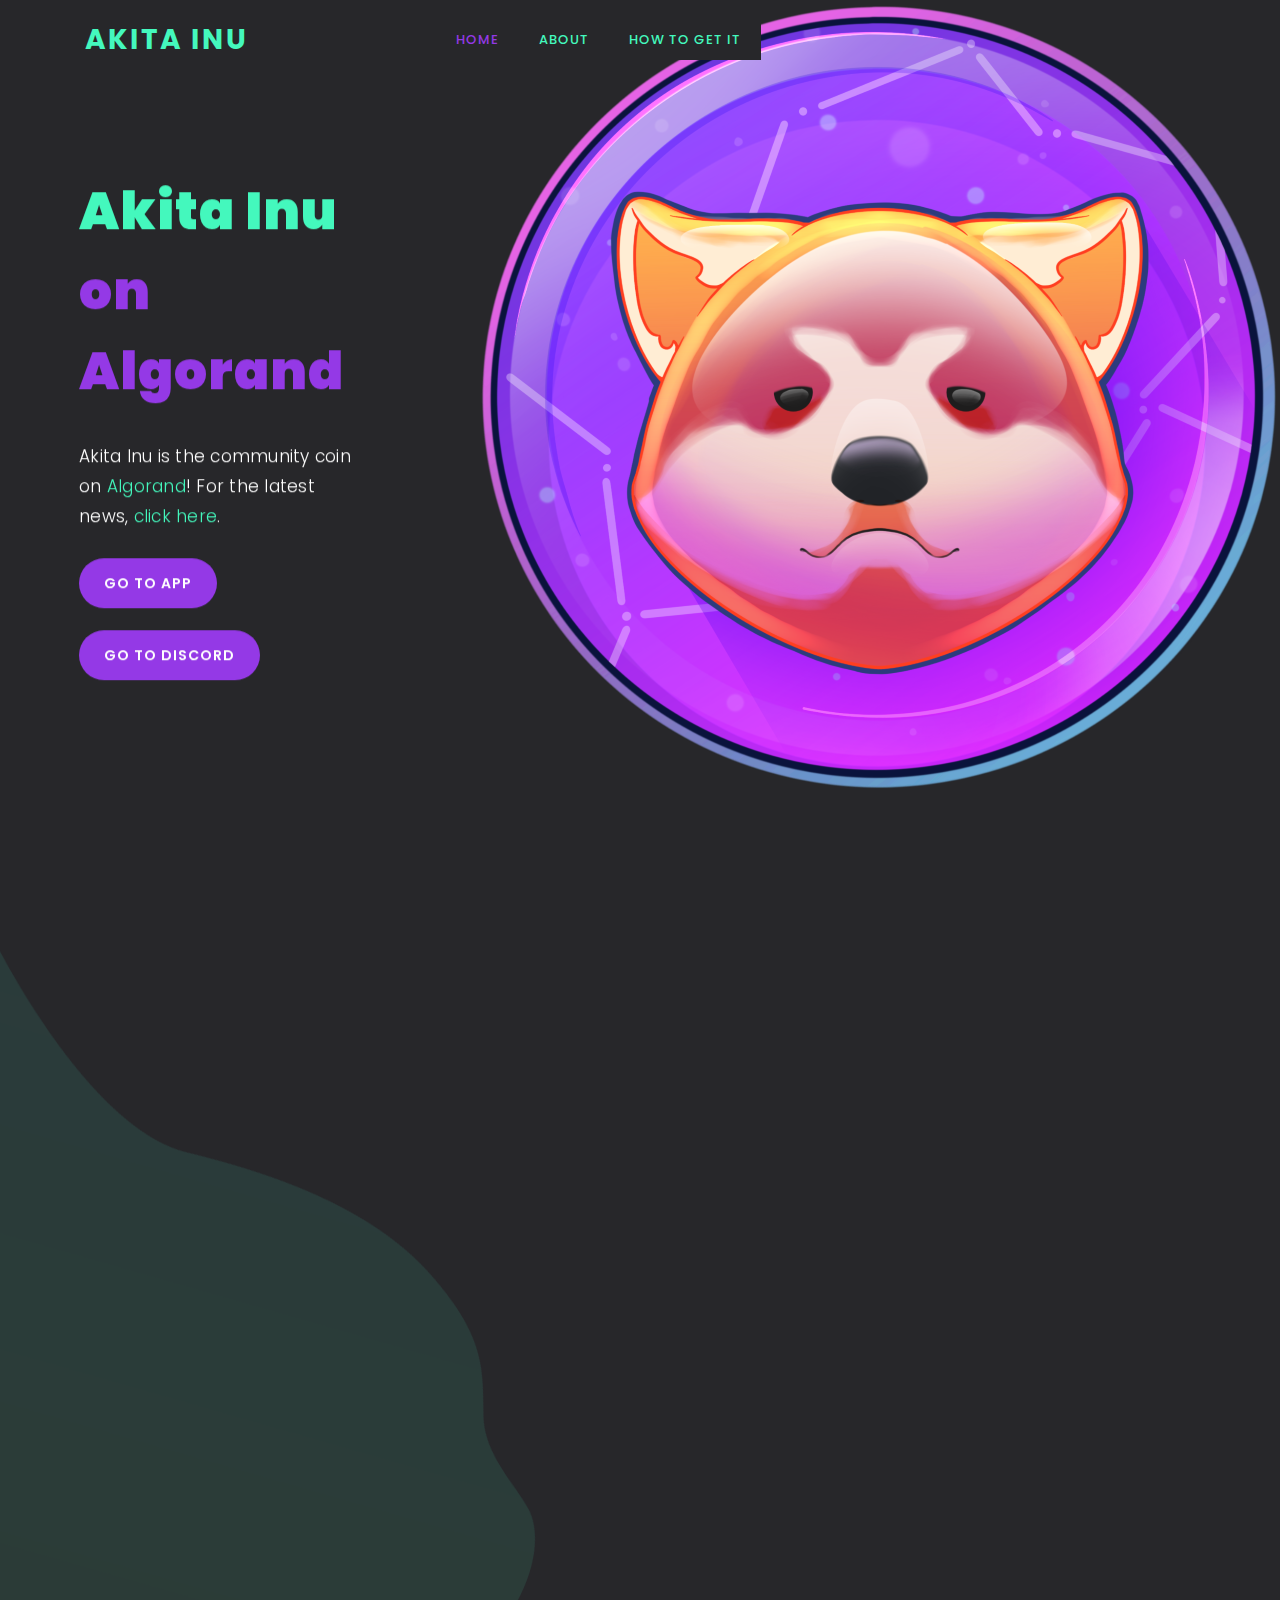
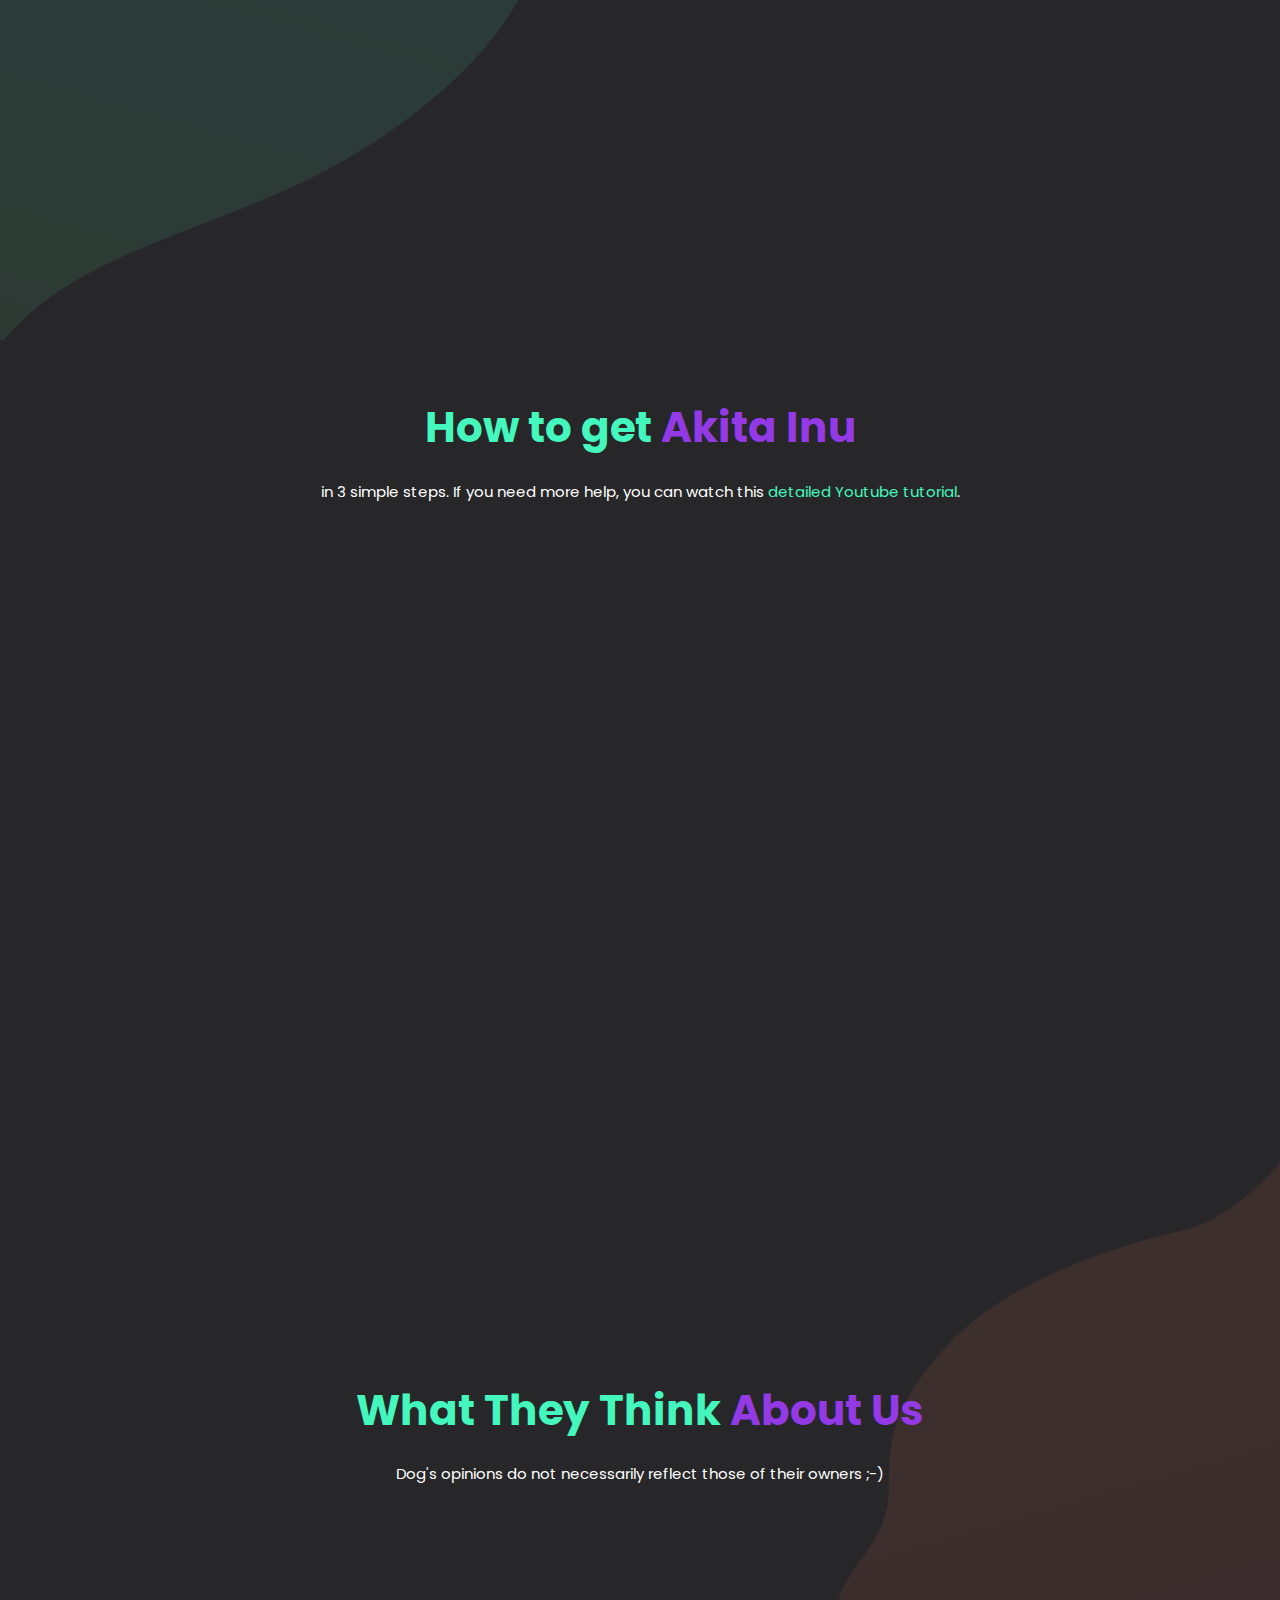
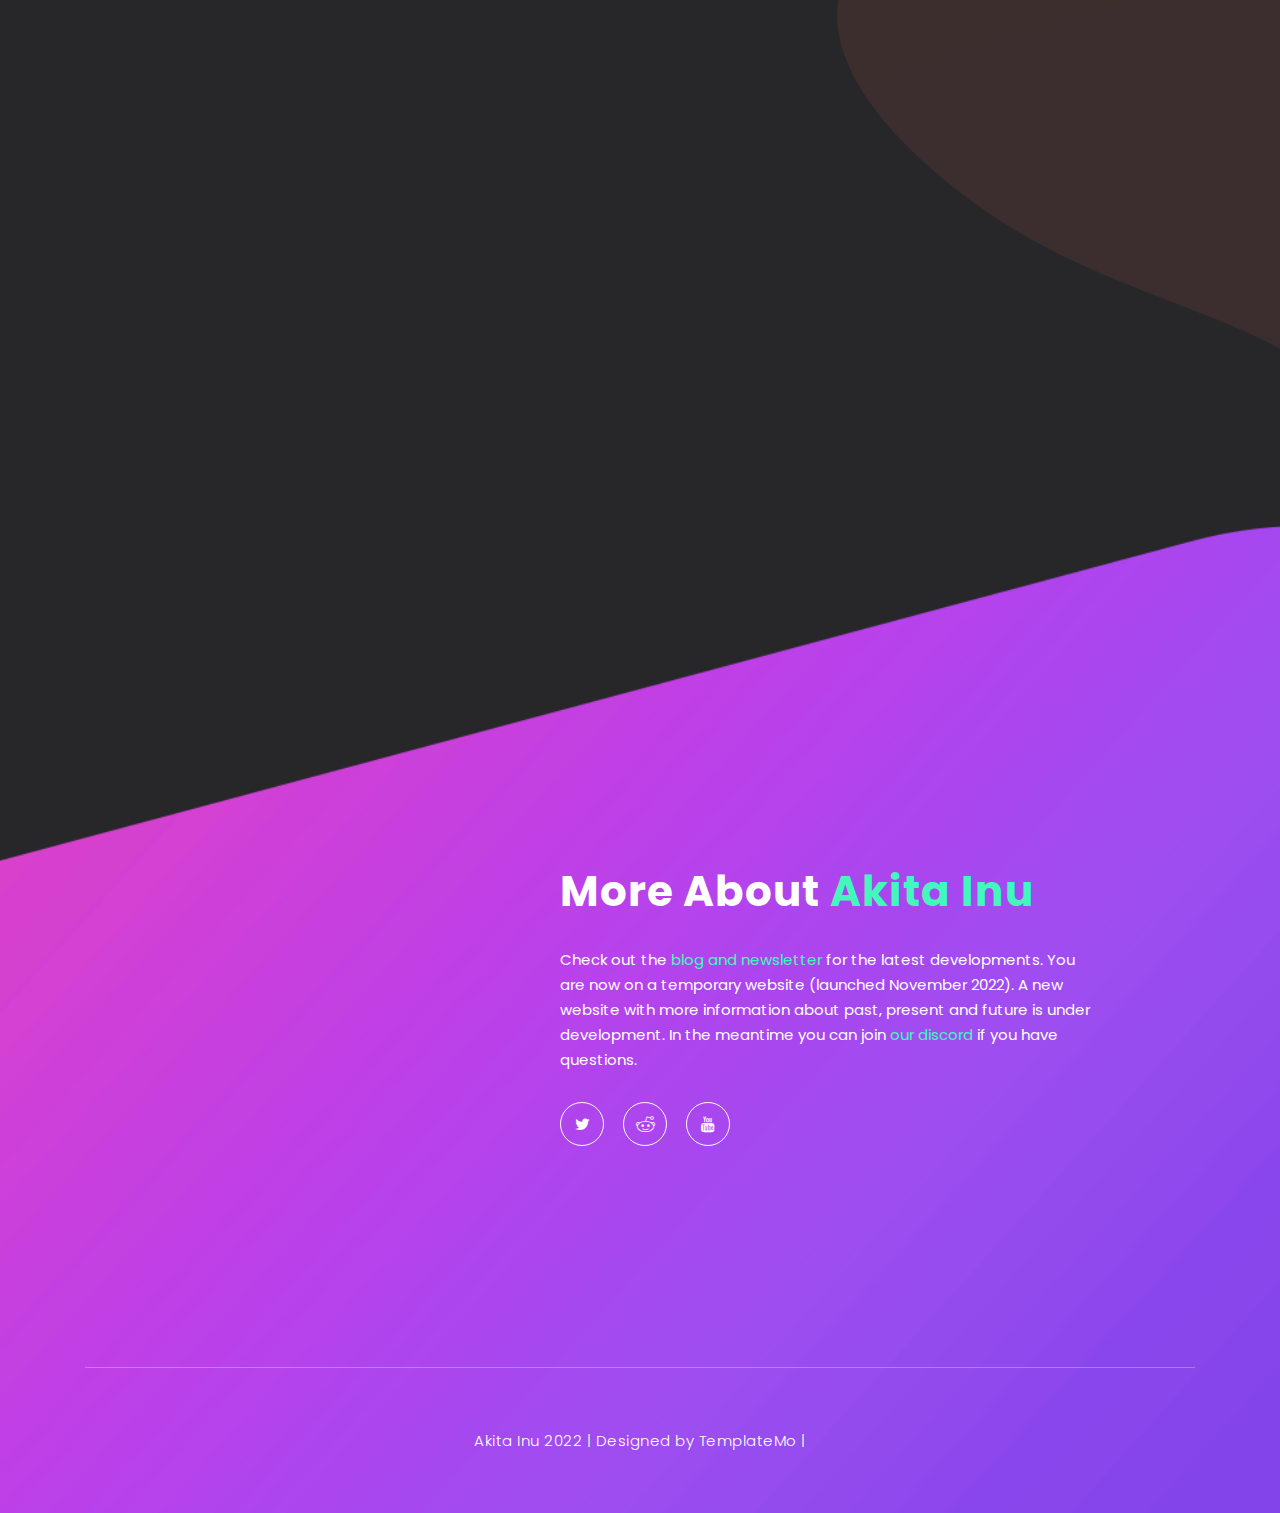
==== index.html @ b385a38a "Add files via upload" ====
<!DOCTYPE html>
<html lang="en">

<head>

    <meta charset="utf-8">
    <meta name="viewport" content="width=device-width, initial-scale=1, shrink-to-fit=no">
    <meta name="description" content="Akita Inu is the community token and dogcoin on Algorand! Want to discover crypto in a fun way? Come have a chat with us in the discord!  We also have an amazing NFT collection and a brand new staking platform.">
    <meta name="author" content="Akita Inu, based on TemplateMo">
    <link href="https://fonts.googleapis.com/css?family=Poppins:100,200,300,400,500,600,700,800,900&display=swap" rel="stylesheet">

    <title>Akita Inu landing page</title>

<!--
<title>Akita Inu landing page </title>


Akita Inu temporary Landing Page

https://templatemo.com/tm-540-lava-landing-page

-->

    <!-- Additional CSS Files -->
    <link rel="stylesheet" type="text/css" href="assets/css/bootstrap.min.css">

    <link rel="stylesheet" type="text/css" href="assets/css/font-awesome.css">

    <link rel="stylesheet" href="assets/css/templatemo-lava.css">

    <link rel="stylesheet" href="assets/css/owl-carousel.css">

<script async src="https://api.countapi.xyz/hit/akitainuweb.github.io/662a0c23-7975-4628-9a0d-8c67a9302c3d?callback=websiteVisits"></script>

</head>

<body>

    <!-- ***** Preloader Start ***** -->
    <div id="preloader">
        <div class="jumper">
            <div></div>
            <div></div>
            <div></div>
        </div>
    </div>
    <!-- ***** Preloader End ***** -->


    <!-- ***** Header Area Start ***** -->
    <header class="header-area header-sticky">
        <div class="container">
            <div class="row">
                <div class="col-12">
                    <nav class="main-nav">
                        <!-- ***** Logo Start ***** -->
                        <a href="index.html" class="logo">
                            Akita Inu 
                        </a>
                        <!-- ***** Logo End ***** -->
                        <!-- ***** Menu Start ***** -->
                        <ul class="nav">
                            <li class="scroll-to-section"><a href="#welcome" class="menu-item">Home</a></li>
                            <li class="scroll-to-section"><a href="#promotion" class="menu-item">About</a></li>
                            <li class="scroll-to-section"><a href="#about" class="menu-item">How to get it</a></li>
                            <!-- <li class="scroll-to-section"><a href="#testimonials" class="menu-item">Testimonials</a></li> -->
                        </ul>
                        <a class='menu-trigger'>
                            <span>Menu</span>
                        </a>
                        <!-- ***** Menu End ***** -->
                    </nav>
                </div>
            </div>
        </div>
    </header>
    <!-- ***** Header Area End ***** -->


    <!-- ***** Welcome Area Start ***** -->
    <div class="welcome-area" id="welcome">

        <!-- ***** Header Text Start ***** -->
        <div class="header-text">
            <div class="container">
                <div class="row">
                    <div class="left-text col-lg-6 col-md-12 col-sm-12 col-xs-12"
                        data-scroll-reveal="enter left move 30px over 0.6s after 0.4s">
                        <h1>Akita Inu <em>on Algorand</em> </h1>
                        <p>	Akita Inu is the community coin on <a href="https://www.algorand.foundation/">Algorand</a>!
				<!-- Come chill with us <a href="https://discord.gg/kJB3NX4qqj"> in the discord</a>.	</br> -->
				<!--Check out our <a href="https://app.akita.community/"> new staking platform </a>!-->
				For the latest news, <a href="https://blog.akita.community/"> click here</a>.
			</p>	 
                        <a href="https://app.akita.community/" class="main-button-slider">Go to app</a>  &nbsp;&nbsp; </br> </br> </br>
                      <!--  <a href="https://blog.akita.community/" class="main-button-slider"> Go to blog </a> &nbsp;&nbsp; -->
                        <a href="https://discord.gg/kJB3NX4qqj" class="main-button-slider"> Go to discord </a>
                    </div>
                </div>
            </div>
        </div>
        <!-- ***** Header Text End ***** -->
    </div>
    <!-- ***** Welcome Area End ***** -->


    <div class="left-image-decor"></div>

    <!-- ***** Features Big Item Start ***** -->
    <section class="section" id="promotion">
        <div class="container">
            <div class="row">
                <div class="left-image col-lg-5 col-md-12 col-sm-12 mobile-bottom-fix-big"
                    data-scroll-reveal="enter left move 30px over 0.6s after 0.4s">
                    <a href= "https://nft.akita.community/"><img src="assets/images/left-image_c.png" class="rounded img-fluid d-block mx-auto" alt="App"></a>
                </div>
                <div class="right-text offset-lg-1 col-lg-6 col-md-12 col-sm-12 mobile-bottom-fix">
                    <ul>
                        <li data-scroll-reveal="enter right move 30px over 0.6s after 0.4s">
                            <img src="assets/images/about-icon-01.png" alt="">
                            <div class="text">
                                <h4>The community</h4>
                                <p>Our community members are most active on <a href="https://discord.gg/kJB3NX4qqj"> Discord</a>, and also on <a href="https://www.reddit.com/r/AkitaInuASA/"> Reddit </a> and <a href="https://twitter.com/AkitaInuASA"> Twitter</a>.   
					One of our goals is to show the wider world how easy, fast, fun and cheap it is to transact on Algorand.
					Through NFT sales, we have already donated thousands of dollars to dog charities. We also share <a href="http://akitainuart.algo.xyz">memes</a>, fun and thoughts from daily live.
				   Our <a href="https://algoexplorer.io/address/DIME55GWBLPGFCLYKGVHOXY7V4LU343P3DC5SUDLKM7YGGLETJZCSTCKRE"> dime time wallet </a> is a charity wallet that will be unlocked when Akita Inu hits 0.10 dollar.
				   We have our own discord tipbot, and there is an exclusive wallet-verified holders channel for those who own 100k tokens or an NFT.  </p>
                            </div>
                        </li>
                        <li data-scroll-reveal="enter right move 30px over 0.6s after 0.5s">
                            <img src="assets/images/about-icon-02.png" alt="">
                            <div class="text">
                                <h4>The token</h4>
                                <p>Akita Inu was created in October 2021. 
				It has a fully distributed supply of 1 billion tokens. In January 2022, there was an upgrade to allow for fractional tokens.
				 In August 2022, the founder Ryan handed over control of the project and community wallets to <a href="https://twitter.com/kylebeeeee">@Krby</a>, who continued to build.
				 We believe that Algorand is a technically superior blockchain poised for longterm success. 
				Having a community token helps people to discover it in a playful way!	</p>
                            </div>
                        </li>
                    	<li data-scroll-reveal="enter right move 30px over 0.6s after 0.5s">
                            <img src="assets/images/about-icon-03.png" alt="">
                            <div class="text">
                                <h4>The NFT collection</h4>
                                <p>In early 2022, the <a href="https://nft.akita.community/">Akita Kennel Club</a> was released. It is a collection of 1000 NFTs, drawn by our artist <a href="https://twitter.com/AlgooNFT">@Algoo</a>. 
					Over at <a href="https://www.nftexplorer.app/collection/akita-kennel-club"> NFTexplorer </a>, you can check the current activity and listings. A V2 collection is under development. Moreover, you can <a href="https://app.akita.community/">stake your NFTs and tokens </a> in our new staking app!</p>
                            </div>
                        </li>
                    </ul>
                </div>
            </div>
        </div>
    </section>
    <!-- ***** Features Big Item End ***** -->



    <!-- ***** Features Big Item Start ***** -->
    <section class="section" id="about">
        <div class="container">
            <div class="row">
              <div class="col-lg-8 offset-lg-2">
                    <div class="center-heading">
                        <h2>How to get <em>Akita Inu</em></h2>

		    <p> in 3 simple steps. If you need more help, you can watch this <a href="https://www.youtube.com/watch?v=saVJVgUTO4g">detailed Youtube tutorial</a>.</p>
                    </div>
                </div>
                <div class="col-lg-4 col-md-6 col-sm-12 col-xs-12"
                    data-scroll-reveal="enter left move 30px over 0.6s after 0.4s">
                    <div class="features-item">

                        <div class="features-icon">
                            <h2> 1</h2>
                            <img src="assets/images/features-icon-1.png" alt="">

                            <h4> Create your wallet</h4>
                            <p>Algorand is a blazing fast, cheap and green blockchain. As a first step, you will need to set up an Algorand wallet, for instance: </p>
                            <a href="https://perawallet.app/" class="main-button">
                                Pera wallet for mobile
                            </a>
                            <a href="https://wallet.myalgo.com/" class="main-button">
                                Myalgo web-wallet
                            </a>
                        </div>
                    </div>
                </div>

                <div class="col-lg-4 col-md-6 col-sm-12 col-xs-12"
                    data-scroll-reveal="enter bottom move 30px over 0.6s after 0.4s">


                    <div class="features-item">
                        <div class="features-icon">
                            <h2> 2</h2>
                            <img src="assets/images/features-icon-2.png" alt="">
                            <h4> Buy Algo</h4>
                            <p>You can buy Algo at your favourite centralized exchange and then send it to your wallet. 
				Or buy it directly from within the wallet environment.</p>
				<img src="assets/images/algorand.png" class="rounded img-fluid d-block mx-auto" alt="App">
                        </div>
                    </div>
                </div>

		<div class="col-lg-4 col-md-6 col-sm-12 col-xs-12"
                    data-scroll-reveal="enter right move 30px over 0.6s after 0.4s">
                    <div class="features-item">
                        <div class="features-icon">
                            <h2> 3</h2>
                            <img src="assets/images/features-icon-3.png" alt="">
                            <h4> Swap to Akita Inu</h4>
                            <p> 
				At the decentralized exchange <em>Tinyman</em> you can connect your wallet and then swap your Algo to Akita Inu. Make sure you swap to the token with id #523683256.</p>
                            <a href="https://app.tinyman.org/#/swap?asset_in=0&asset_out=523683256" class="main-button">
                                Swap at Tinyman
                            </a>
                            <a href="https://vestige.fi/asset/523683256" class="main-button">
                                View chart
                            </a>
                        </div>
                    </div>
                </div>
                
            </div>
        </div>
    </section>
    <!-- ***** Features Big Item End ***** -->‫

    <div class="right-image-decor"></div>

    <!-- ***** Testimonials Starts *****  -->
    <section class="section" id="testimonials">
        <div class="container">
            <div class="row">
                <div class="col-lg-8 offset-lg-2">
                    <div class="center-heading">
                        <h2>What They Think <em>About Us</em></h2>
                        <!-- <p>Let's hear it from the dog's mouth. </p>-->
			<p> Dog's opinions do not necessarily reflect those of their owners ;-)</p>
                    </div>
                </div>
                <div class="col-lg-10 col-md-12 col-sm-12 mobile-bottom-fix-big"
                    data-scroll-reveal="enter left move 30px over 0.6s after 0.4s">
                    <div class="owl-carousel owl-theme">

                        <div class="item service-item">
                            <div class="author">
                                <i><img src="assets/images/akta842.png" alt="First Author"></i>
                            </div>
                            <div class="testimonial-content">
                                <ul class="stars">
                                    <li><i class="fa fa-star"></i></li>
                                    <li><i class="fa fa-star"></i></li>
                                    <li><i class="fa fa-star"></i></li>
                                    <li><i class="fa fa-star"></i></li>
                                </ul>
                                <h4>Akita 842</h4>
                                <p>"It is hot in here!"</p>
                                <span>Climate Officer</span>
                            </div>
                        </div>

                        <div class="item service-item">
                            <div class="author">
                                <i><img src="assets/images/akta0023.png" alt="Second Author"></i>
                            </div>
                            <div class="testimonial-content">
                                <ul class="stars">
                                    <li><i class="fa fa-star"></i></li>
                                    <li><i class="fa fa-star"></i></li>
                                    <li><i class="fa fa-star"></i></li>
                                    <li><i class="fa fa-star"></i></li>
                                    <li><i class="fa fa-star"></i></li>
                                </ul>
                                <h4>Akita 0023</h4>
                                <p>“Whoof, I wuv it!”</p>
                                <span>Dogfood CTO</span>
                            </div>
                        </div>
                        <div class="item service-item">
                            <div class="author">
                                <i><img src="assets/images/akta001.png" alt="Third Author"></i>
                            </div>
                            <div class="testimonial-content">
                                <ul class="stars">
                                    <li><i class="fa fa-star"></i></li>
                                    <li><i class="fa fa-star"></i></li>
                                    <li><i class="fa fa-star"></i></li>
                                    <li><i class="fa fa-star"></i></li>
                                    <li><i class="fa fa-star"></i></li>
                                </ul>
                                <h4>Akita 001</h4>
                                <p>“I like my new dog house.”</p>
                                <span>Chief Engineer</span>
                            </div>
                        </div>


                        <div class="item service-item">
                            <div class="author">
                                <i><img src="assets/images/akta0550.png" alt="Fourth Author"></i>
                            </div>
                            <div class="testimonial-content">
                                <ul class="stars">
                                    <li><i class="fa fa-star"></i></li>
                                    <li><i class="fa fa-star"></i></li>
                                    <li><i class="fa fa-star"></i></li>
                                    <li><i class="fa fa-star"></i></li>
                                    <li><i class="fa fa-star"></i></li>
                                </ul>
                                <h4>Akita 0550</h4>
                                <p>“Wow, are you telling me I don't even have to wait for my transaction to go through?”</p>
                                <span>Bone Analyst</span>
                            </div>
                        </div>



                    </div>
                </div>
            </div>
        </div>
    </section>
    <!-- ***** Testimonials Ends ***** -->


    <!-- ***** Footer Start ***** -->
    <footer id="contact-us">
        <div class="container">
            <div class="footer-content">
                <div class="row">
                    <!-- ***** Contact Form Start ***** 
                    <div class="col-lg-6 col-md-12 col-sm-12">
                        <div class="contact-form">
                            <form id="contact" action="" method="post">
                                <div class="row">
                                    <div class="col-md-6 col-sm-12">
                                        <fieldset>
                                            <input name="name" type="text" id="name" placeholder="Full Name" required=""
                                                style="background-color: rgba(250,250,250,0.3);">
                                        </fieldset>
                                    </div>
                                    <div class="col-md-6 col-sm-12">
                                        <fieldset>
                                            <input name="email" type="text" id="email" placeholder="E-Mail Address"
                                                required="" style="background-color: rgba(148,57,230,0.3);">
                                        </fieldset>
                                    </div>
                                    <div class="col-lg-12">
                                        <fieldset>
                                            <textarea name="message" rows="6" id="message" placeholder="Your Message"
                                                required="" style="background-color: rgba(250,250,250,0.3);"></textarea>
                                        </fieldset>
                                    </div>
                                    <div class="col-lg-12">
                                        <fieldset>
                                            <button type="submit" id="form-submit" class="main-button">Send Message
                                                Now</button>
                                        </fieldset>
                                    </div>
                                </div>
                            </form>
                        </div>
                    </div>
                     ***** Contact Form End ***** -->

                    <div class="left-image col-lg-5 col-md-12 col-sm-12 mobile-bottom-fix-big"
                      data-scroll-reveal="enter left move 30px over 0.6s after 0.4s">
                      <img src="assets/images/left-image_c.png" class="rounded img-fluid d-block mx-auto" alt="App">
                    </div>
                    <div class="right-content col-lg-6 col-md-12 col-sm-12">
                        <h2>More About <em>Akita Inu</em></h2>
                        <p>Check out the <a href="https://blog.akita.community/">blog and newsletter</a> for the latest developments. You are now on a temporary website (launched November 2022). A new website with more information about past, present and future is under development. In the meantime you can join <a href="https://discord.gg/kJB3NX4qqj"> our discord </a> if you have questions.</p>
                        <ul class="social">
                            <li><a href="https://twitter.com/AkitaInuASA"><i class="fa fa-twitter"></i></a></li>
                            <li><a href="https://www.reddit.com/r/AkitaInuASA/"><i class="fa fa-reddit"></i></a></li>
                            <li><a href="https://www.youtube.com/channel/UCi71mCASN4sJki9CTK2W52Q/videos"><i class="fa fa-youtube"></i></a></li>
                        </ul>
                    </div>
                </div>
            </div>
            <div class="row">
                <div class="col-lg-12">
                    <div class="sub-footer">
                        <p>Akita Inu 2022

                        | Designed by <a rel="nofollow" href="https://templatemo.com">TemplateMo</a>
			|	<span id="visits"></span>  </p>
                    </div>
                </div>
            </div>
        </div>
    </footer>

    <!-- jQuery -->
    <script src="assets/js/jquery-2.1.0.min.js"></script>

    <!-- Bootstrap -->
    <script src="assets/js/popper.js"></script>
    <script src="assets/js/bootstrap.min.js"></script>

    <!-- Plugins -->
    <script src="assets/js/owl-carousel.js"></script>
    <script src="assets/js/scrollreveal.min.js"></script>
    <script src="assets/js/waypoints.min.js"></script>
    <script src="assets/js/jquery.counterup.min.js"></script>
    <script src="assets/js/imgfix.min.js"></script>

    <!-- Global Init -->
    <script src="assets/js/custom.js"></script>
    <script src="assets/js/countv.js"></script>
</body>
</html>
---- assets/css/templatemo-lava.css ----
/*

Lava Landing Page

https://templatemo.com/tm-540-lava-landing-page

*/

/* ---------------------------------------------
Table of contents
------------------------------------------------
01. font & reset css
02. reset
03. global styles
04. header
05. welcome
06. features
07. testimonials
08. contact
09. footer
10. preloader

--------------------------------------------- */
/* 
---------------------------------------------
font & reset css
--------------------------------------------- 
*/
@import url("https://fonts.googleapis.com/css?family=Poppins:100,200,300,400,500,600,700,800,900");
/* 
---------------------------------------------
reset
--------------------------------------------- 
*/
html, body, div, span, applet, object, iframe, h1, h2, h3, h4, h5, h6, p, blockquote, div
pre, a, abbr, acronym, address, big, cite, code, del, dfn, em, font, img, ins, kbd, q,
s, samp, small, strike, strong, sub, sup, tt, var, b, u, i, center, dl, dt, dd, ol, ul, li,
figure, header, nav, section, article, aside, footer, figcaption {
  margin: 0;
  padding: 0;
  border: 0;
  outline: 0;
}

.clearfix:after {
  content: ".";
  display: block;
  clear: both;
  visibility: hidden;
  line-height: 0;
  height: 0;
}

.clearfix {
  display: inline-block;
}

html[xmlns] .clearfix {
  display: block;
}

* html .clearfix {
  height: 1%;
}

ul, li {
  padding: 0;
  margin: 0;
  list-style: none;
}

header, nav, section, article, aside, footer, hgroup {
  display: block;
}

* {
  box-sizing: border-box;
}

html, body {
  font-family: 'Poppins', sans-serif;
  font-weight: 400;
  background-color: #27272a;
  font-size: 16px;
  -ms-text-size-adjust: 100%;
  -webkit-font-smoothing: antialiased;
  -moz-osx-font-smoothing: grayscale;
}

a {
  text-decoration: none !important;
}

h1, h2, h3, h4, h5, h6 {
  margin-top: 0px;
  margin-bottom: 0px;
}

ul {
  margin-bottom: 0px;
}

p {
  font-size: 15px;
  line-height: 25px;
  color: #FFF;
}

/* 
---------------------------------------------
global styles
--------------------------------------------- 
*/
html,
body {
  background: #27272a;
  font-family: 'Poppins', sans-serif;
}

::selection {
  background: #f1556a;
  color: #fff;
}

::-moz-selection {
  background: #f1556a;
  color: #fff;
}

@media (max-width: 991px) {
  html, body {
    overflow-x: hidden;
  }
  .mobile-top-fix {
    margin-top: 30px;
    margin-bottom: 0px;
  }
  .mobile-bottom-fix {
    margin-bottom: 30px;
  }
  .mobile-bottom-fix-big {
    margin-bottom: 60px;
  }
}

a.main-button-slider {
  font-size: 14px;
  border-radius: 25px;
  padding: 15px 25px;
  background-color: #9439e6;
  text-transform: uppercase;
  color: #fff;
  font-weight: 600;
  letter-spacing: 1px;
  -webkit-transition: all 0.3s ease 0s;
  -moz-transition: all 0.3s ease 0s;
  -o-transition: all 0.3s ease 0s;
  transition: all 0.3s ease 0s;
}

a.main-button-slider:hover {
  background-color: #f1556a;
}

a.main-button {
  font-size: 14px;
  border-radius: 25px;
  padding: 15px 25px;
  background-color: #9439e6;
  text-transform: uppercase;
  color: #fff;
  font-weight: 600;
  letter-spacing: 1px;
  -webkit-transition: all 0.3s ease 0s;
  -moz-transition: all 0.3s ease 0s;
  -o-transition: all 0.3s ease 0s;
  transition: all 0.3s ease 0s;
}

a.main-button:hover {
  background-color: #f1556a;
}

button.main-button {
  outline: none;
  border: none;
  cursor: pointer;
  font-size: 14px;
  border-radius: 25px;
  padding: 15px 25px;
  background-color: #9439e6;
  text-transform: uppercase;
  color: #fff;
  font-weight: 600;
  letter-spacing: 1px;
  -webkit-transition: all 0.3s ease 0s;
  -moz-transition: all 0.3s ease 0s;
  -o-transition: all 0.3s ease 0s;
  transition: all 0.3s ease 0s;
}

button.main-button:hover {
  background-color: #f1556a;
}


.center-heading {
  margin-bottom: 70px;
}

.center-heading h2 {
  margin-top: 0px;
  text-align: center;
  font-size: 42px;
  font-weight: 700;
  color: #44f8bd;
  margin-bottom: 25px;
}

.center-heading h2 em {
  font-style: normal;
  color: #9439e6;
}

.center-heading p {
  font-size: 15px;
  color: #FFF;
  text-align: center;
}


/* 
---------------------------------------------
header
--------------------------------------------- 
*/

.background-header {
  background-color: #27272a;
  height: 80px!important;
  position: fixed!important;
  top: 0px;
  left: 0px;
  right: 0px;
  box-shadow: 0px 0px 10px rgba(0,0,0,0.15)!important;
}

.background-header .logo,
.background-header .main-nav .nav li a {
  color: #44f8bd!important;
}

.background-header .main-nav .nav li:hover a {
  color: #9439e6!important;
}

.background-header .nav li a.active {
  color: #9439e6!important;
}

.header-area {
  position: absolute;
  top: 0px;
  left: 0px;
  right: 0px;
  z-index: 100;
  height: 100px;
  -webkit-transition: all .5s ease 0s;
  -moz-transition: all .5s ease 0s;
  -o-transition: all .5s ease 0s;
  transition: all .5s ease 0s;
}

.header-area .main-nav {
  min-height: 80px;
  background: transparent;
}

.header-area .main-nav .logo {
  line-height: 80px;
  color: #44f8bd;
  font-size: 28px;
  font-weight: 700;
  text-transform: uppercase;
  letter-spacing: 2px;
  float: left;
  -webkit-transition: all 0.3s ease 0s;
  -moz-transition: all 0.3s ease 0s;
  -o-transition: all 0.3s ease 0s;
  transition: all 0.3s ease 0s;
}


.header-area .main-nav .nav {
  float: left;
  margin-top: 27px;
  margin-left: 15%;
  margin-right: 0px;
  background-color: #27272a;
  padding: 0px 20px;
  -webkit-transition: all 0.3s ease 0s;
  -moz-transition: all 0.3s ease 0s;
  -o-transition: all 0.3s ease 0s;
  transition: all 0.3s ease 0s;
  position: relative;
  z-index: 999;
}

.header-area .main-nav .nav li {
  padding-left: 20px;
  padding-right: 20px;
}

.header-area .main-nav .nav li:last-child {
  padding-right: 0px;
}

.header-area .main-nav .nav li a {
  display: block;
  font-weight: 500;
  font-size: 13px;
  color: #44f8bd;
  text-transform: uppercase;
  -webkit-transition: all 0.3s ease 0s;
  -moz-transition: all 0.3s ease 0s;
  -o-transition: all 0.3s ease 0s;
  transition: all 0.3s ease 0s;
  height: 40px;
  line-height: 40px;
  border: transparent;
  letter-spacing: 1px;
}

.header-area .main-nav .nav li:hover a {
  color: #9439e6;
}

.header-area .main-nav .nav li.submenu {
  position: relative;
  padding-right: 35px;
}

.header-area .main-nav .nav li.submenu:after {
  font-family: FontAwesome;
  content: "\f107";
  font-size: 12px;
  color: #44f8bd;
  position: absolute;
  right: 18px;
  top: 12px;
}

.header-area .main-nav .nav li.submenu ul {
  position: absolute;
  width: 200px;
  box-shadow: 0 2px 28px 0 rgba(0, 0, 0, 0.06);
  overflow: hidden;
  top: 40px;
  opacity: 0;
  transform: translateY(-2em);
  visibility: hidden;
  z-index: -1;
  transition: all 0.3s ease-in-out 0s, visibility 0s linear 0.3s, z-index 0s linear 0.01s;
}

.header-area .main-nav .nav li.submenu ul li {
  margin-left: 0px;
  padding-left: 0px;
  padding-right: 0px;
}

.header-area .main-nav .nav li.submenu ul li a {
  display: block;
  background: #27272a;
  color: #FFF!important;
  padding-left: 20px;
  height: 40px;
  line-height: 40px;
  -webkit-transition: all 0.3s ease 0s;
  -moz-transition: all 0.3s ease 0s;
  -o-transition: all 0.3s ease 0s;
  transition: all 0.3s ease 0s;
  position: relative;
  font-size: 13px;
  border-bottom: 1px solid #f5f5f5;
}

.header-area .main-nav .nav li.submenu ul li a:before {
  content: '';
  position: absolute;
  width: 0px;
  height: 40px;
  left: 0px;
  top: 0px;
  bottom: 0px;
  -webkit-transition: all 0.3s ease 0s;
  -moz-transition: all 0.3s ease 0s;
  -o-transition: all 0.3s ease 0s;
  transition: all 0.3s ease 0s;
  background: #9439e6;
}

.header-area .main-nav .nav li.submenu ul li a:hover {
  background: #27272a;
  color: #9439e6!important;
  padding-left: 25px;
}

.header-area .main-nav .nav li.submenu ul li a:hover:before {
  width: 3px;
}

.header-area .main-nav .nav li.submenu:hover ul {
  visibility: visible;
  opacity: 1;
  z-index: 1;
  transform: translateY(0%);
  transition-delay: 0s, 0s, 0.3s;
}

.header-area .main-nav .menu-trigger {
  cursor: pointer;
  display: block;
  position: absolute;
  top: 23px;
  width: 32px;
  height: 40px;
  text-indent: -9999em;
  z-index: 99;
  right: 40px;
  display: none;
}

.header-area .main-nav .menu-trigger span,
.header-area .main-nav .menu-trigger span:before,
.header-area .main-nav .menu-trigger span:after {
  -moz-transition: all 0.4s;
  -o-transition: all 0.4s;
  -webkit-transition: all 0.4s;
  transition: all 0.4s;
  background-color: #44f8bd;
  display: block;
  position: absolute;
  width: 30px;
  height: 2px;
  left: 0;
}

.background-header .main-nav .menu-trigger span,
.background-header .main-nav .menu-trigger span:before,
.background-header .main-nav .menu-trigger span:after {
  background-color: #44f8bd;
}

.header-area .main-nav .menu-trigger span:before,
.header-area .main-nav .menu-trigger span:after {
  -moz-transition: all 0.4s;
  -o-transition: all 0.4s;
  -webkit-transition: all 0.4s;
  transition: all 0.4s;
  background-color: #44f8bd;
  display: block;
  position: absolute;
  width: 30px;
  height: 2px;
  left: 0;
  width: 75%;
}

.background-header .main-nav .menu-trigger span:before,
.background-header .main-nav .menu-trigger span:after {
  background-color: #44f8bd;
}

.header-area .main-nav .menu-trigger span:before,
.header-area .main-nav .menu-trigger span:after {
  content: "";
}

.header-area .main-nav .menu-trigger span {
  top: 16px;
}

.header-area .main-nav .menu-trigger span:before {
  -moz-transform-origin: 33% 100%;
  -ms-transform-origin: 33% 100%;
  -webkit-transform-origin: 33% 100%;
  transform-origin: 33% 100%;
  top: -10px;
  z-index: 10;
}

.header-area .main-nav .menu-trigger span:after {
  -moz-transform-origin: 33% 0;
  -ms-transform-origin: 33% 0;
  -webkit-transform-origin: 33% 0;
  transform-origin: 33% 0;
  top: 10px;
}

.header-area .main-nav .menu-trigger.active span,
.header-area .main-nav .menu-trigger.active span:before,
.header-area .main-nav .menu-trigger.active span:after {
  background-color: transparent;
  width: 100%;
}

.header-area .main-nav .menu-trigger.active span:before {
  -moz-transform: translateY(6px) translateX(1px) rotate(45deg);
  -ms-transform: translateY(6px) translateX(1px) rotate(45deg);
  -webkit-transform: translateY(6px) translateX(1px) rotate(45deg);
  transform: translateY(6px) translateX(1px) rotate(45deg);
  background-color: #44f8bd;
}

.background-header .main-nav .menu-trigger.active span:before {
  background-color: #44f8bd;
}

.header-area .main-nav .menu-trigger.active span:after {
  -moz-transform: translateY(-6px) translateX(1px) rotate(-45deg);
  -ms-transform: translateY(-6px) translateX(1px) rotate(-45deg);
  -webkit-transform: translateY(-6px) translateX(1px) rotate(-45deg);
  transform: translateY(-6px) translateX(1px) rotate(-45deg);
  background-color: #44f8bd;
}

.background-header .main-nav .menu-trigger.active span:after {
  background-color: #44f8bd;
}

.header-area.header-sticky {
  min-height: 80px;
}

.header-area.header-sticky .nav {
  margin-top: 20px !important;
}

.header-area.header-sticky .nav li a.active {
  color: #9439e6;
}

@media (max-width: 1200px) {
  .header-area .main-nav .nav li {
    padding-left: 12px;
    padding-right: 12px;
  }
  .header-area .main-nav:before {
    display: none;
  }
}

@media (max-width: 991px) {
  .logo {
    text-align: center;
    float: none!important;
  }
  .header-area {
    background-color: #27272a;
    padding: 0px 15px;
    height: 80px;
    box-shadow: none;
    text-align: center;
  }
  .header-area .container {
    padding: 0px;
  }
  .header-area .logo {
    margin-left: 30px;
  }
  .header-area .menu-trigger {
    display: block !important;
  }
  .header-area .main-nav {
    overflow: hidden;
  }
  .header-area .main-nav .nav {
    float: none;
    width: 100%;
    margin-top: 0px !important;
    display: none;
    -webkit-transition: all 0s ease 0s;
    -moz-transition: all 0s ease 0s;
    -o-transition: all 0s ease 0s;
    transition: all 0s ease 0s;
    margin-left: 0px;
  }
  .header-area .main-nav .nav li:first-child {
    border-top: 1px solid #eee;
  }
  .header-area .main-nav .nav li {
    width: 100%;
    background: #27272a;
    border-bottom: 1px solid #eee;
    padding-left: 0px !important;
    padding-right: 0px !important;
  }
  .header-area .main-nav .nav li a {
    height: 50px !important;
    line-height: 50px !important;
    padding: 0px !important;
    border: none !important;
    background: #27272a !important;
    color: #44f8bd !important;
  }
  .header-area .main-nav .nav li a:hover {
    background: #eee !important;
    color: #9439e6!important;
  }
  .header-area .main-nav .nav li.submenu ul {
    position: relative;
    visibility: inherit;
    opacity: 1;
    z-index: 1;
    transform: translateY(0%);
    transition-delay: 0s, 0s, 0.3s;
    top: 0px;
    width: 100%;
    box-shadow: none;
    height: 0px;
  }
  .header-area .main-nav .nav li.submenu ul li a {
    font-size: 12px;
    font-weight: 400;
  }
  .header-area .main-nav .nav li.submenu ul li a:hover:before {
    width: 0px;
  }
  .header-area .main-nav .nav li.submenu ul.active {
    height: auto !important;
  }
  .header-area .main-nav .nav li.submenu:after {
    color: #3B566E;
    right: 25px;
    font-size: 14px;
    top: 15px;
  }
  .header-area .main-nav .nav li.submenu:hover ul, .header-area .main-nav .nav li.submenu:focus ul {
    height: 0px;
  }
}

@media (min-width: 992px) {
  .header-area .main-nav .nav {
    display: flex !important;
  }
}


/* 
---------------------------------------------
welcome
--------------------------------------------- 
*/
.welcome-area {
  width: 100%;
  height: 100vh;
  min-height: 793px;
  background-image: url(../images/banner-bg.png);
  background-repeat: no-repeat;
  background-position: right top;
}

.welcome-area .header-text .left-text {
  position: relative;
  align-self: center;
  margin-top: 35%;
  transform: perspective(1px) translateY(-30%) !important;
}

.welcome-area .header-text h1 {
  font-weight: 900;
  font-size: 52px;
  line-height: 80px;
  letter-spacing: 1px;
  margin-bottom: 30px;
  color: #44f8bd;
}

.welcome-area .header-text h1 em {
  font-style: normal;
  color: #9439e6;
}

.welcome-area .header-text p {
  font-weight: 300;
  font-size: 17px;
  color: #FFF;
  line-height: 30px;
  letter-spacing: 0.25px;
  margin-bottom: 40px;
  position: relative;
}

@media (max-width: 1420px) {
  .welcome-area .header-text {
    width: 70%;
    margin-left: 5%;
  }
}

@media (max-width: 1320px) {
  .welcome-area .header-text .left-text {
    margin-top: 50%;
  }
  .welcome-area .header-text {
    width: 50%;
    margin-left: 5%;
  }
}

@media (max-width: 1140px) {
  .welcome-area {
    height: auto;
  }
  .welcome-area .header-text {       
    width: 92%;
    padding-top: 793px;
  }
  .welcome-area .header-text .left-text {
    margin-top: 5%;
    transform: none !important;
  }
}
@media (max-width: 810px) {
  .welcome-area {
    background-size: contain;
  }

  .welcome-area .header-text {
    padding-top: 100%;
    margin-left: 0;
  }
    
  .container-fluid .col-md-12 {
    margin-right: 0px;
    padding-right: 0px;
  }
}

/*
---------------------------------------------
about
---------------------------------------------
*/

#about {
  padding: 100px 0px;
  position: relative;
  z-index: 9;
}

@media (max-width: 992px) {
  .features-item {
    margin-bottom: 45px;
  }
}

.features-item {
  border-radius: 5px;
  padding: 60px 30px;
  text-align: center;
  box-shadow: 0px 0px 10px rgba(176,35,195, 86);
}

.features-item h2 {
  z-index: 9;
  position: absolute;
  top: 15px;
  left: 45px;
  font-size: 100px;
  font-weight: 600;
  color: #fdefe9;
}

.features-item img {
  z-index: 10;
  position: relative;
  max-width: 100%;
  margin-bottom: 40px;
}

.features-item h4 {
  margin-top: 0px;
  font-size: 22px;
  color: #44f8bd;
  margin-bottom: 25px;
}

.features-item .main-button {
  margin-top: 35px;
  display: inline-block;
}


/*
---------------------------------------------
promotion
---------------------------------------------
*/

.left-image-decor {
  background-image: url(../images/left-bg-decor.png);
  background-repeat: no-repeat;
  position: absolute;
  width: 100%;
  display: inline-block;
  height: 110%;
  margin-top: 50px;
}

#promotion {
  padding: 100px 0px;
}

#promotion .left-image {
  align-self: center;
}

#promotion .right-text ul {
  padding: 0;
  margin: 0;
}

#promotion .right-text ul li {
  display: inline-block;
  margin-bottom: 60px;
}

#promotion .right-text ul li:last-child {
  margin-bottom: 0px;
}

#promotion .right-text img {
  display: inline-block;
  float: left;
  margin-right: 30px;
}

#promotion .right-text h4 {
  font-size: 22px;
  color: #44f8bd;
  margin-bottom: 15px;
  margin-top: 3px;
}


/*
--------------------------------------------
testimonials
--------------------------------------------
*/
.right-image-decor {
  background-image: url(../images/right-bg-decor.png);
  background-repeat: no-repeat;
  background-position: right center;
  position: absolute;
  width: 100%;
  display: inline-block;
  height: 110%;
  margin-top: -200px;
}

#testimonials {
  padding-top: 100px;
  position: relative;
  z-index: 9;
}

#testimonials .item {
  position: relative;
}

#testimonials .item .testimonial-content {
  background: rgb(148, 57, 230);
  background: linear-gradient(145deg,  rgb(243, 95, 242, 0.3) 0%, rgb(148, 57, 230,1) 100%);
  margin-left: 60px;
  padding: 40px 30px;
  text-align: center;
  border-radius: 5px;
}

#testimonials .item .testimonial-content ul li {
  display: inline-block;
  margin: 0px 1px;
}

#testimonials .item .testimonial-content ul li i {
  color: #fff;
  font-size: 13px;
}

#testimonials .item .testimonial-content h4 {
  font-size: 22px;
  margin-top: 20px;
  color: #fff;
}

#testimonials .item .testimonial-content p {
  color: #fff;
  font-style: italic;
  font-weight: 200;
  margin: 20px 0px 15px 0px;
}

#testimonials .item .testimonial-content span {
  color: #fff;
  font-weight: 200;
  font-size: 13px;
}

#testimonials .author img {
  max-width: 120px;
  margin-bottom: -60px;
}

.owl-carousel .owl-nav button.owl-next span {
  z-index: 10;
  top: 45%;
  border-radius: 10px;
  font-size: 46px;
  color: #fff;
  right: -210px;
  width: 80px;
  height: 80px;
  line-height: 80px;
  text-align: center;
  display: inline-block;
  background: rgb(244,129,63);
  background: linear-gradient(145deg, rgb(243, 95, 242, 0.3) 0%, rgb(148, 57, 230,1) 100%);
  position: absolute;
}

.owl-carousel .owl-nav button.owl-prev span {
  z-index: 9;
  top: 30%;
  border-radius: 10px;
  font-size: 46px;
  color: #fff;
  right: -150px;
  width: 80px;
  height: 80px;
  line-height: 80px;
  text-align: center;
  display: inline-block;
  background: rgb(244,129,63);
  background: linear-gradient(145deg, rgb(243, 95, 242, 0.3) 0%, rgb(148, 57, 230,1) 100%);
  position: absolute;
}

@media screen and (max-width: 1060px) {
  .owl-carousel .owl-nav {
    display: none!important;
  }
}

/* 
---------------------------------------------
footer
--------------------------------------------- 
*/

@media (max-width: 992px) {
  footer {
    padding-top: 0px!important;
    margin-top: 0px!important;
  }
  .contact-form {
    margin-bottom: 45px;
  }
  footer .right-content {
    text-align: center;
  }
  footer .footer-content {
    padding: 60px 0px!important;
  }
}

footer {
  margin-top: 200px;
  padding-top: 120px;
  background-image: url(../images/footer-bg.png);
  background-repeat: no-repeat;
  background-position: center center;
  background-size: cover;
  width: 100%;
}

footer .footer-content {
  padding: 120px 0px;
}

.contact-form {
  position: relative;
  z-index: 10;
  padding: 45px;
  border-radius: 5px;
  background-color: #27272a;
  box-shadow: 0px 0px 10px rgba(0,0,0,0.1);
  
}

footer .right-content {
  align-self: center;
}

.contact-form input,
.contact-form textarea {
  color: #27272a;
  font-size: 13px;
  border: 1px solid #eee;
  background-color: #27272a;
  border-radius: 5px;
  width: 100%;
  height: 50px;
  outline: none;
  padding-left: 20px;
  padding-right: 20px;
  -webkit-appearance: none;
  -moz-appearance: none;
  appearance: none;
  margin-bottom: 30px;
}

.contact-form textarea {
  height: 150px;
  resize: none;
  padding: 20px;
}

.contact-form {
  text-align: center;
}

.contact-form ::-webkit-input-placeholder { /* Edge */
  color: #FFF;
}

.contact-form :-ms-input-placeholder { /* Internet Explorer 10-11 */
  color: #FFF;
}

.contact-form ::placeholder {
  color: #FFF;
}

.footer-content .right-content {
  color: #fff;
}

.footer-content .right-content h2 {
  margin-top: 0px;
  margin-bottom: 30px;
  font-size: 42px;
  text-transform: capitalize;
  font-weight: 700;
  letter-spacing: 1px;
}

.footer-content .right-content h2 em {
  font-style: normal;
  color: #44f8bd;
}

.footer-content .right-content p {
  color: #FFF;
}

/*
.footer-content .right-content a {
  color: #FFF;
}
*/

.footer-content .right-content a:hover {
  color: #FC3;
}

footer .social {
  overflow: hidden;
  margin-top: 30px;
}

footer .social li:first-child {
  margin-left: 0px;
}

footer .social li {
  margin: 0px 7.5px;
  display: inline-block;
}

footer .social li a {
  color: #fff;
  text-align: center;
  background-color: transparent;
  border: 1px solid #fff;
  width: 44px;
  height: 44px;
  line-height: 44px;
  border-radius: 50%;
  display: inline-block;
  font-size: 16px;
  -webkit-transition: all 0.3s ease 0s;
  -moz-transition: all 0.3s ease 0s;
  -o-transition: all 0.3s ease 0s;
  transition: all 0.3s ease 0s;
}

footer .social li a:hover {
  background-color: #9439e6;
  border-color: #9439e6;
  color: #fff;
}

footer .copyright {
  margin-top: 10px;
  font-weight: 400;
  font-size: 15px;
  color: #4a4a4a;
  letter-spacing: 0.88px;
  text-transform: capitalize;
}

footer .sub-footer {
  padding: 60px 0px;
  border-top: 1px solid rgba(250,250,250,0.3);
  text-align: center;
}

footer .sub-footer a {
	color: #FFF;
}

footer .sub-footer a:hover {
	color: #FC3;
}

footer .sub-footer p {
  color: #fff;
  font-size: 15px;
  font-weight: 300;
  letter-spacing: 0.5px;
}

@media (max-width: 991px) {
  footer .copyright {
    text-align: center;
  }
  footer .social {
    text-align: center;
  }
}

/* 
---------------------------------------------
preloader
--------------------------------------------- 
*/
#preloader {
  overflow: hidden;
  background-image: linear-gradient(145deg, #27272a 0%, #9439e6 100%);
  left: 0;
  right: 0;
  top: 0;
  bottom: 0;
  position: fixed;
  z-index: 9999;
  color: #fff;
}

#preloader .jumper {
  left: 0;
  top: 0;
  right: 0;
  bottom: 0;
  display: block;
  position: absolute;
  margin: auto;
  width: 50px;
  height: 50px;
}

#preloader .jumper > div {
  background-color: #27272a;
  width: 10px;
  height: 10px;
  border-radius: 100%;
  -webkit-animation-fill-mode: both;
  animation-fill-mode: both;
  position: absolute;
  opacity: 0;
  width: 50px;
  height: 50px;
  -webkit-animation: jumper 1s 0s linear infinite;
  animation: jumper 1s 0s linear infinite;
}

#preloader .jumper > div:nth-child(2) {
  -webkit-animation-delay: 0.33333s;
  animation-delay: 0.33333s;
}

#preloader .jumper > div:nth-child(3) {
  -webkit-animation-delay: 0.66666s;
  animation-delay: 0.66666s;
}

@-webkit-keyframes jumper {
  0% {
    opacity: 0;
    -webkit-transform: scale(0);
    transform: scale(0);
  }
  5% {
    opacity: 1;
  }
  100% {
    -webkit-transform: scale(1);
    transform: scale(1);
    opacity: 0;
  }
}

@keyframes jumper {
  0% {
    opacity: 0;
    -webkit-transform: scale(0);
    transform: scale(0);
  }
  5% {
    opacity: 1;
  }
  100% {
    opacity: 0;
  }
}
---- assets/css/owl-carousel.css ----
/**
 * Owl Carousel v2.3.4
 * Copyright 2013-2018 David Deutsch
 * Licensed under: SEE LICENSE IN https://github.com/OwlCarousel2/OwlCarousel2/blob/master/LICENSE
 */
/*
 *  Owl Carousel - Core
 */
.owl-carousel {
  display: none;
  width: 100%;
  -webkit-tap-highlight-color: transparent;
  /* position relative and z-index fix webkit rendering fonts issue */
  position: relative;
  z-index: 1; }
  .owl-carousel .owl-stage {
    position: relative;
    -ms-touch-action: pan-Y;
    touch-action: manipulation;
    -moz-backface-visibility: hidden;
    /* fix firefox animation glitch */ }
  .owl-carousel .owl-stage:after {
    content: ".";
    display: block;
    clear: both;
    visibility: hidden;
    line-height: 0;
    height: 0; }
  .owl-carousel .owl-stage-outer {
    position: relative;
    overflow: hidden;
    /* fix for flashing background */
    -webkit-transform: translate3d(0px, 0px, 0px); }
  .owl-carousel .owl-wrapper,
  .owl-carousel .owl-item {
    -webkit-backface-visibility: hidden;
    -moz-backface-visibility: hidden;
    -ms-backface-visibility: hidden;
    -webkit-transform: translate3d(0, 0, 0);
    -moz-transform: translate3d(0, 0, 0);
    -ms-transform: translate3d(0, 0, 0); }
  .owl-carousel .owl-item {
    position: relative;
    min-height: 1px;
    float: left;
    -webkit-backface-visibility: hidden;
    -webkit-tap-highlight-color: transparent;
    -webkit-touch-callout: none; }
  .owl-carousel .owl-item img {
    display: block;
    width: 100%; }
  .owl-carousel .owl-nav.disabled,
  .owl-carousel .owl-dots.disabled {
    display: none; }
  .owl-carousel .owl-nav .owl-prev,
  .owl-carousel .owl-nav .owl-next,
  .owl-carousel .owl-dot {
    cursor: pointer;
    -webkit-user-select: none;
    -khtml-user-select: none;
    -moz-user-select: none;
    -ms-user-select: none;
    user-select: none; }
  .owl-carousel .owl-nav button.owl-prev,
  .owl-carousel .owl-nav button.owl-next,
  .owl-carousel button.owl-dot {
    background: none;
    color: inherit;
    border: none;
    padding: 0 !important;
    font: inherit; }
  .owl-carousel.owl-loaded {
    display: block; }
  .owl-carousel.owl-loading {
    opacity: 0;
    display: block; }
  .owl-carousel.owl-hidden {
    opacity: 0; }
  .owl-carousel.owl-refresh .owl-item {
    visibility: hidden; }
  .owl-carousel.owl-drag .owl-item {
    -ms-touch-action: pan-y;
        touch-action: pan-y;
    -webkit-user-select: none;
    -moz-user-select: none;
    -ms-user-select: none;
    user-select: none; }
  .owl-carousel.owl-grab {
    cursor: move;
    cursor: grab; }
  .owl-carousel.owl-rtl {
    direction: rtl; }
  .owl-carousel.owl-rtl .owl-item {
    float: right; }

/* No Js */
.no-js .owl-carousel {
  display: block; }

/*
 *  Owl Carousel - Animate Plugin
 */
.owl-carousel .animated {
  animation-duration: 1000ms;
  animation-fill-mode: both; }

.owl-carousel .owl-animated-in {
  z-index: 0; }

.owl-carousel .owl-animated-out {
  z-index: 1; }

.owl-carousel .fadeOut {
  animation-name: fadeOut; }

@keyframes fadeOut {
  0% {
    opacity: 1; }
  100% {
    opacity: 0; } }

/*
 * 	Owl Carousel - Auto Height Plugin
 */
.owl-height {
  transition: height 500ms ease-in-out; }

/*
 * 	Owl Carousel - Lazy Load Plugin
 */
.owl-carousel .owl-item {
  /**
			This is introduced due to a bug in IE11 where lazy loading combined with autoheight plugin causes a wrong
			calculation of the height of the owl-item that breaks page layouts
		 */ }
  .owl-carousel .owl-item .owl-lazy {
    opacity: 0;
    transition: opacity 400ms ease; }
  .owl-carousel .owl-item .owl-lazy[src^=""], .owl-carousel .owl-item .owl-lazy:not([src]) {
    max-height: 0; }
  .owl-carousel .owl-item img.owl-lazy {
    transform-style: preserve-3d; }

/*
 * 	Owl Carousel - Video Plugin
 */
.owl-carousel .owl-video-wrapper {
  position: relative;
  height: 100%;
  background: #000; }

.owl-carousel .owl-video-play-icon {
  position: absolute;
  height: 80px;
  width: 80px;
  left: 50%;
  top: 50%;
  margin-left: -40px;
  margin-top: -40px;
  background: url("owl.video.play.png") no-repeat;
  cursor: pointer;
  z-index: 1;
  -webkit-backface-visibility: hidden;
  transition: transform 100ms ease; }

.owl-carousel .owl-video-play-icon:hover {
  -ms-transform: scale(1.3, 1.3);
      transform: scale(1.3, 1.3); }

.owl-carousel .owl-video-playing .owl-video-tn,
.owl-carousel .owl-video-playing .owl-video-play-icon {
  display: none; }

.owl-carousel .owl-video-tn {
  opacity: 0;
  height: 100%;
  background-position: center center;
  background-repeat: no-repeat;
  background-size: contain;
  transition: opacity 400ms ease; }

.owl-carousel .owl-video-frame {
  position: relative;
  z-index: 1;
  height: 100%;
  width: 100%; }
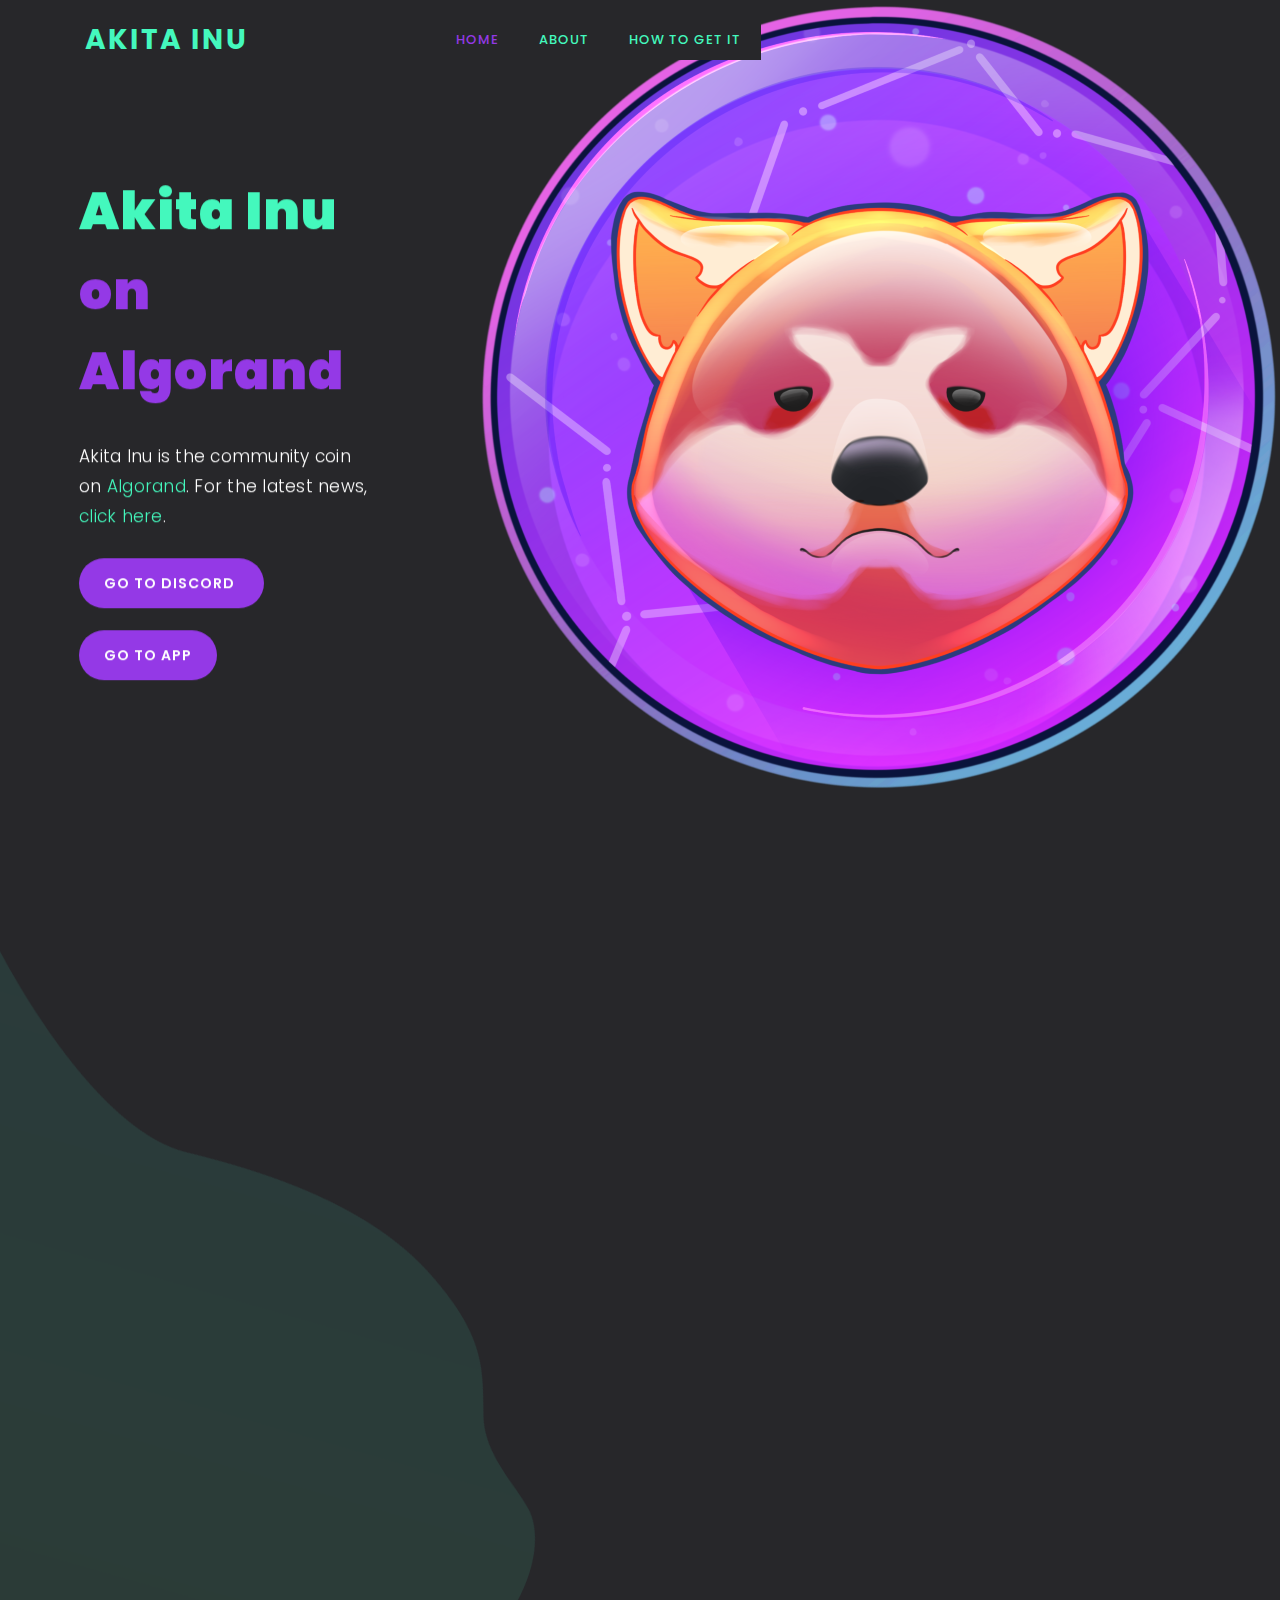
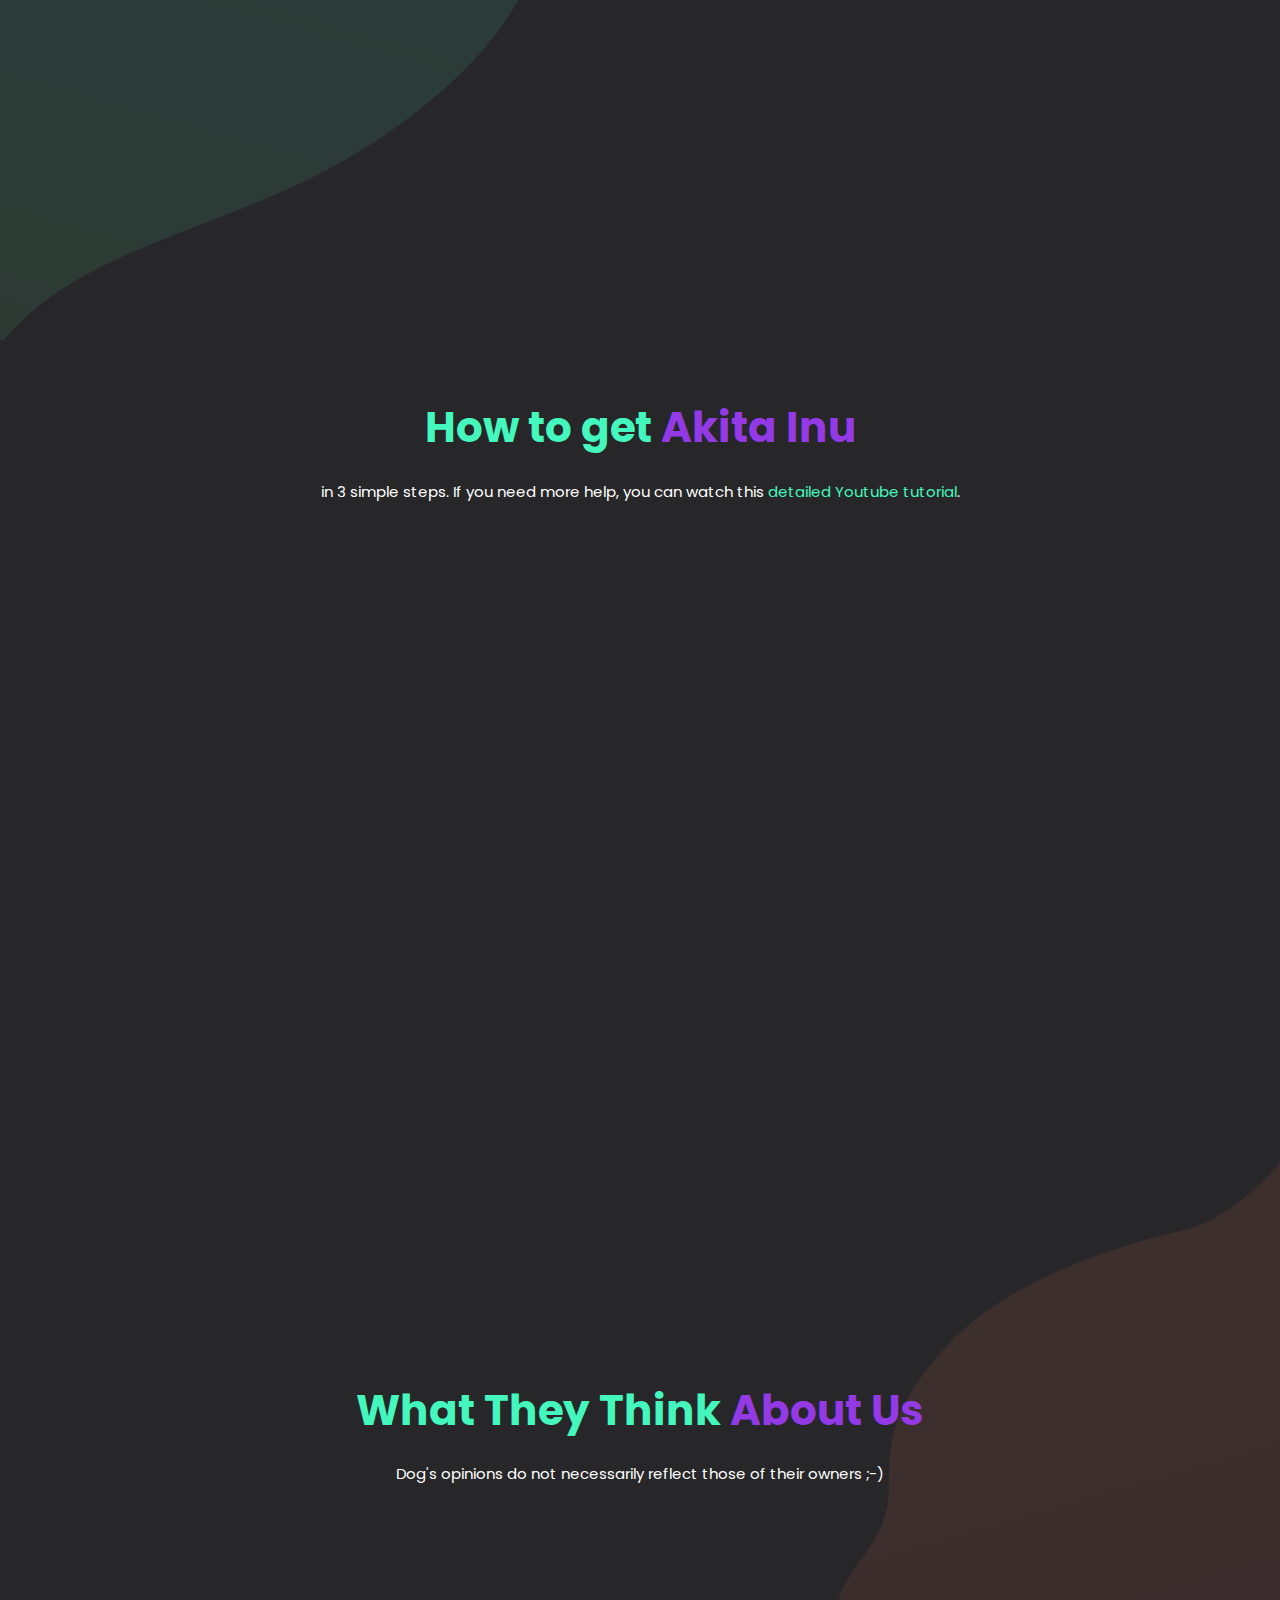
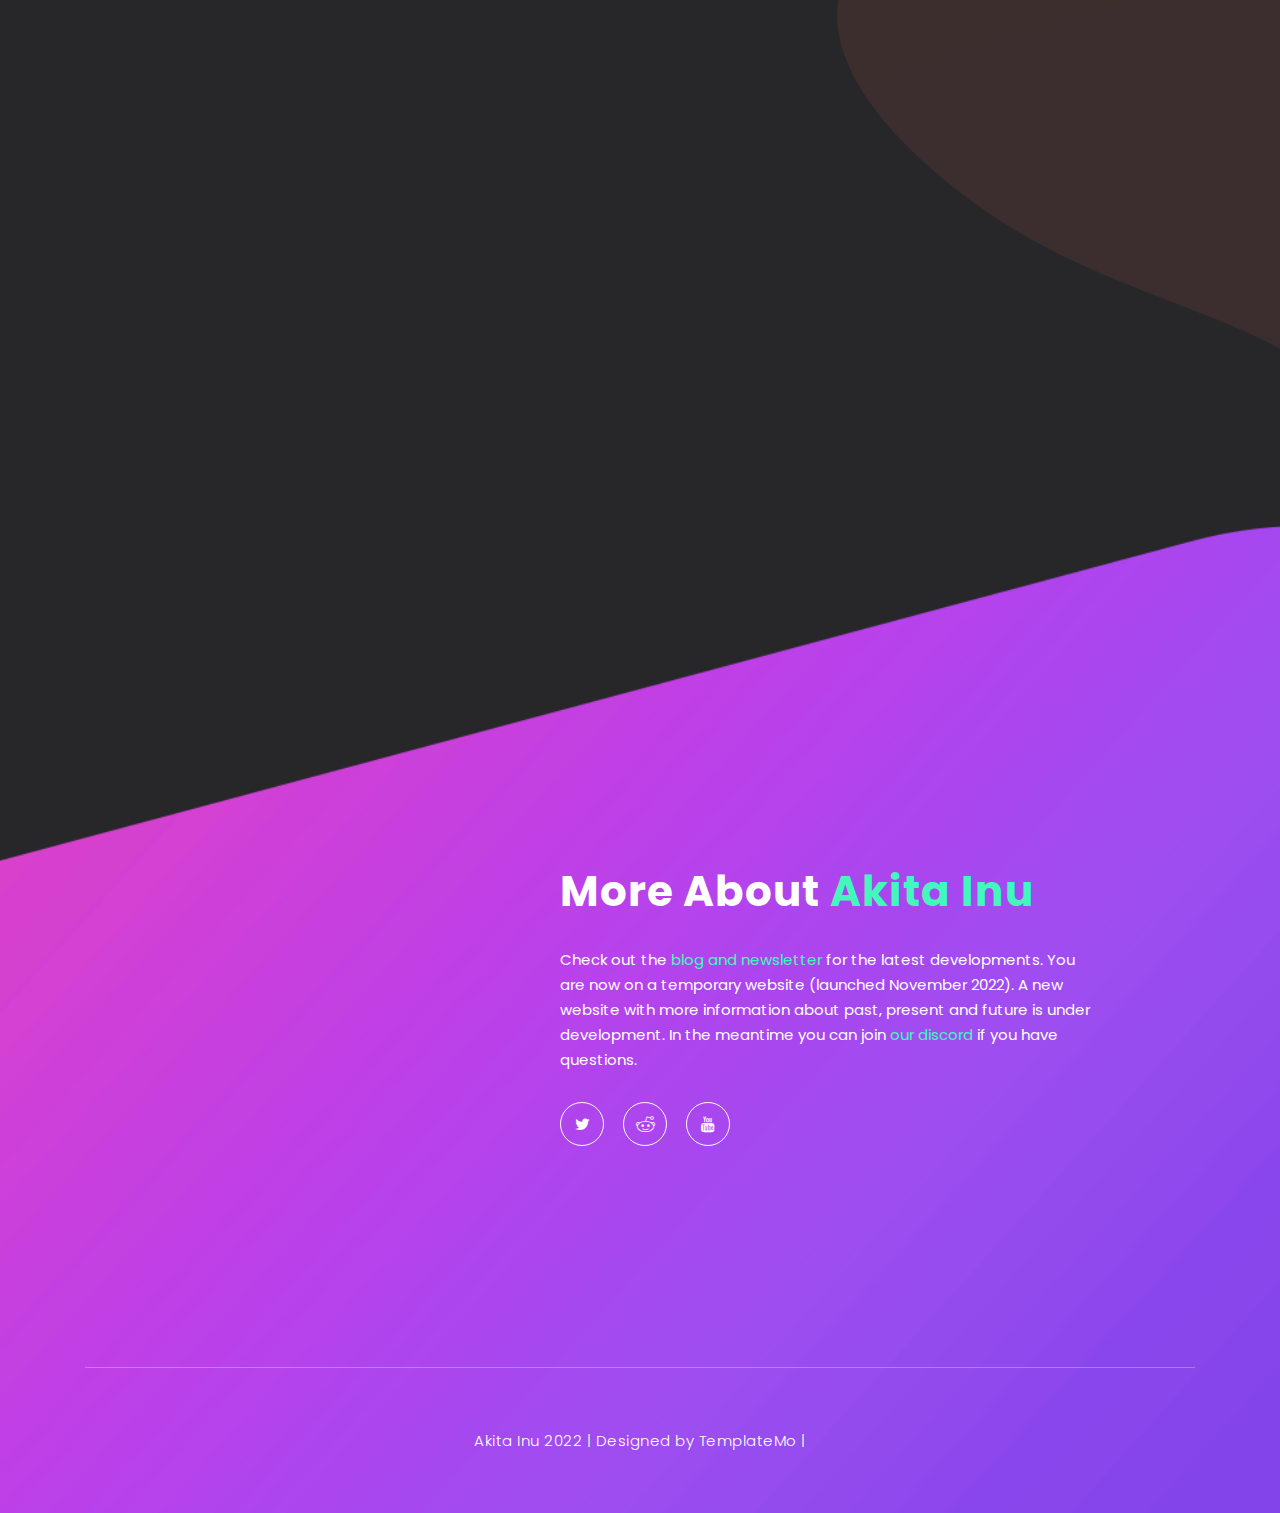
==== commit 94474131: "Add files via upload" ====
--- a/index.html
+++ b/index.html
@@ -87,14 +87,15 @@
                     <div class="left-text col-lg-6 col-md-12 col-sm-12 col-xs-12"
                         data-scroll-reveal="enter left move 30px over 0.6s after 0.4s">
                         <h1>Akita Inu <em>on Algorand</em> </h1>
-                        <p>	Akita Inu is the community coin on <a href="https://www.algorand.foundation/">Algorand</a>!
+                        <p>	Akita Inu is the community coin on <a href="https://www.algorand.foundation/">Algorand</a>.
 				<!-- Come chill with us <a href="https://discord.gg/kJB3NX4qqj"> in the discord</a>.	</br> -->
 				<!--Check out our <a href="https://app.akita.community/"> new staking platform </a>!-->
 				For the latest news, <a href="https://blog.akita.community/"> click here</a>.
 			</p>	 
-                        <a href="https://app.akita.community/" class="main-button-slider">Go to app</a>  &nbsp;&nbsp; </br> </br> </br>
+
+                        <a href="https://discord.gg/kJB3NX4qqj" class="main-button-slider"> Go to discord </a> &nbsp;&nbsp; </br> </br> </br>
+                        <a href="https://app.akita.community/" class="main-button-slider">Go to app</a>  
                       <!--  <a href="https://blog.akita.community/" class="main-button-slider"> Go to blog </a> &nbsp;&nbsp; -->
-                        <a href="https://discord.gg/kJB3NX4qqj" class="main-button-slider"> Go to discord </a>
                     </div>
                 </div>
             </div>
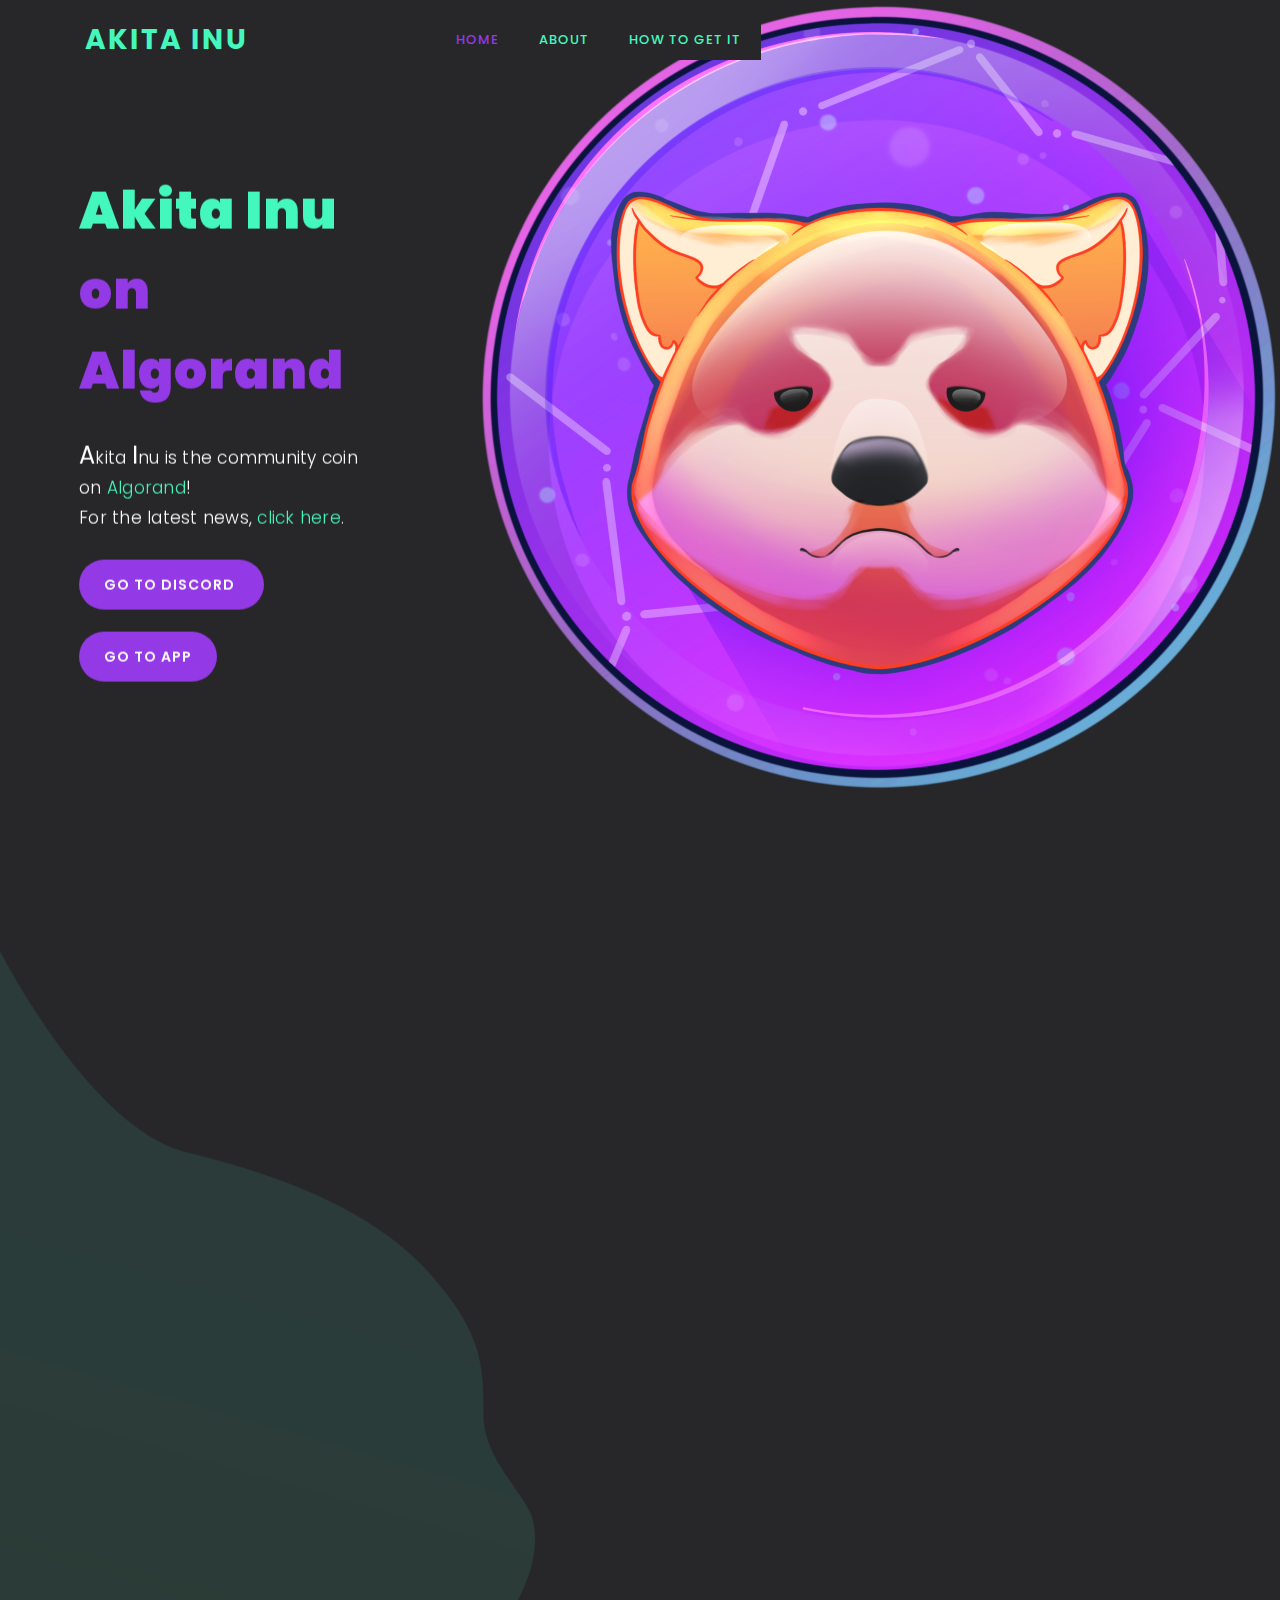
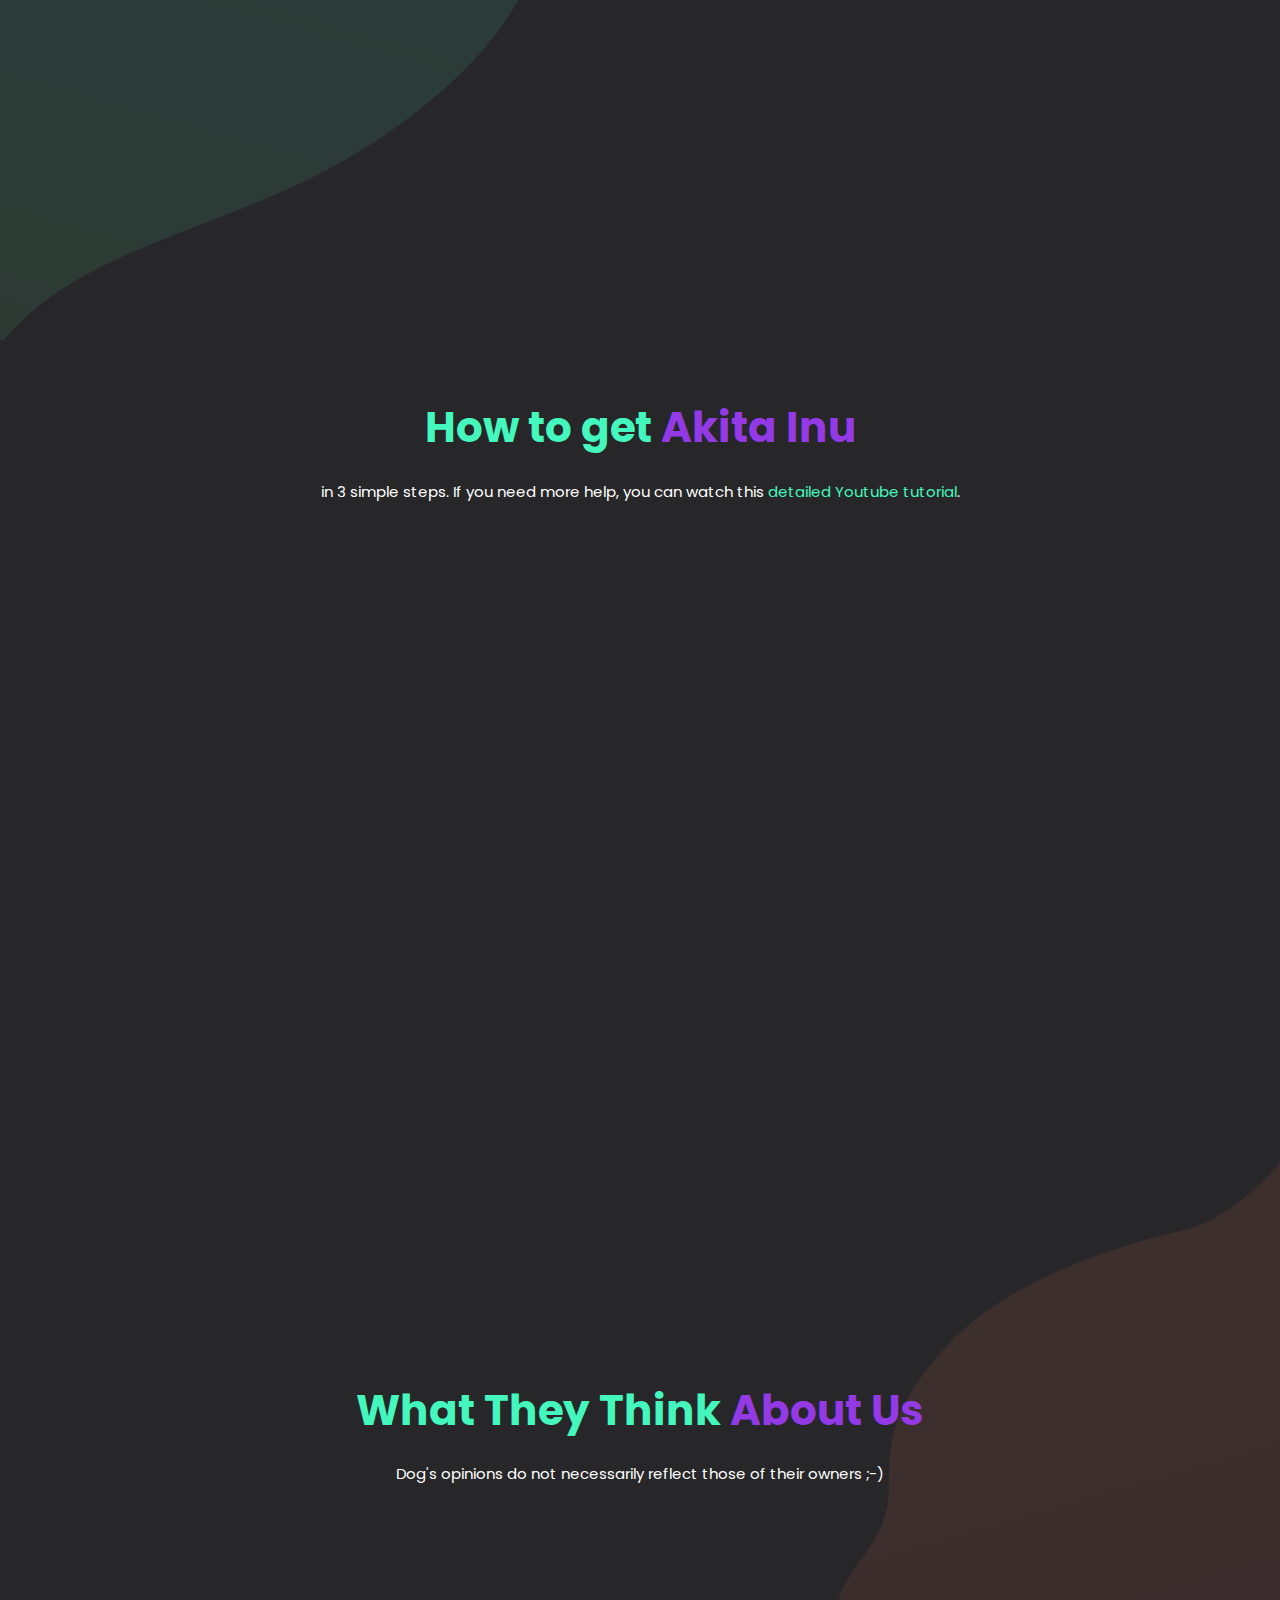
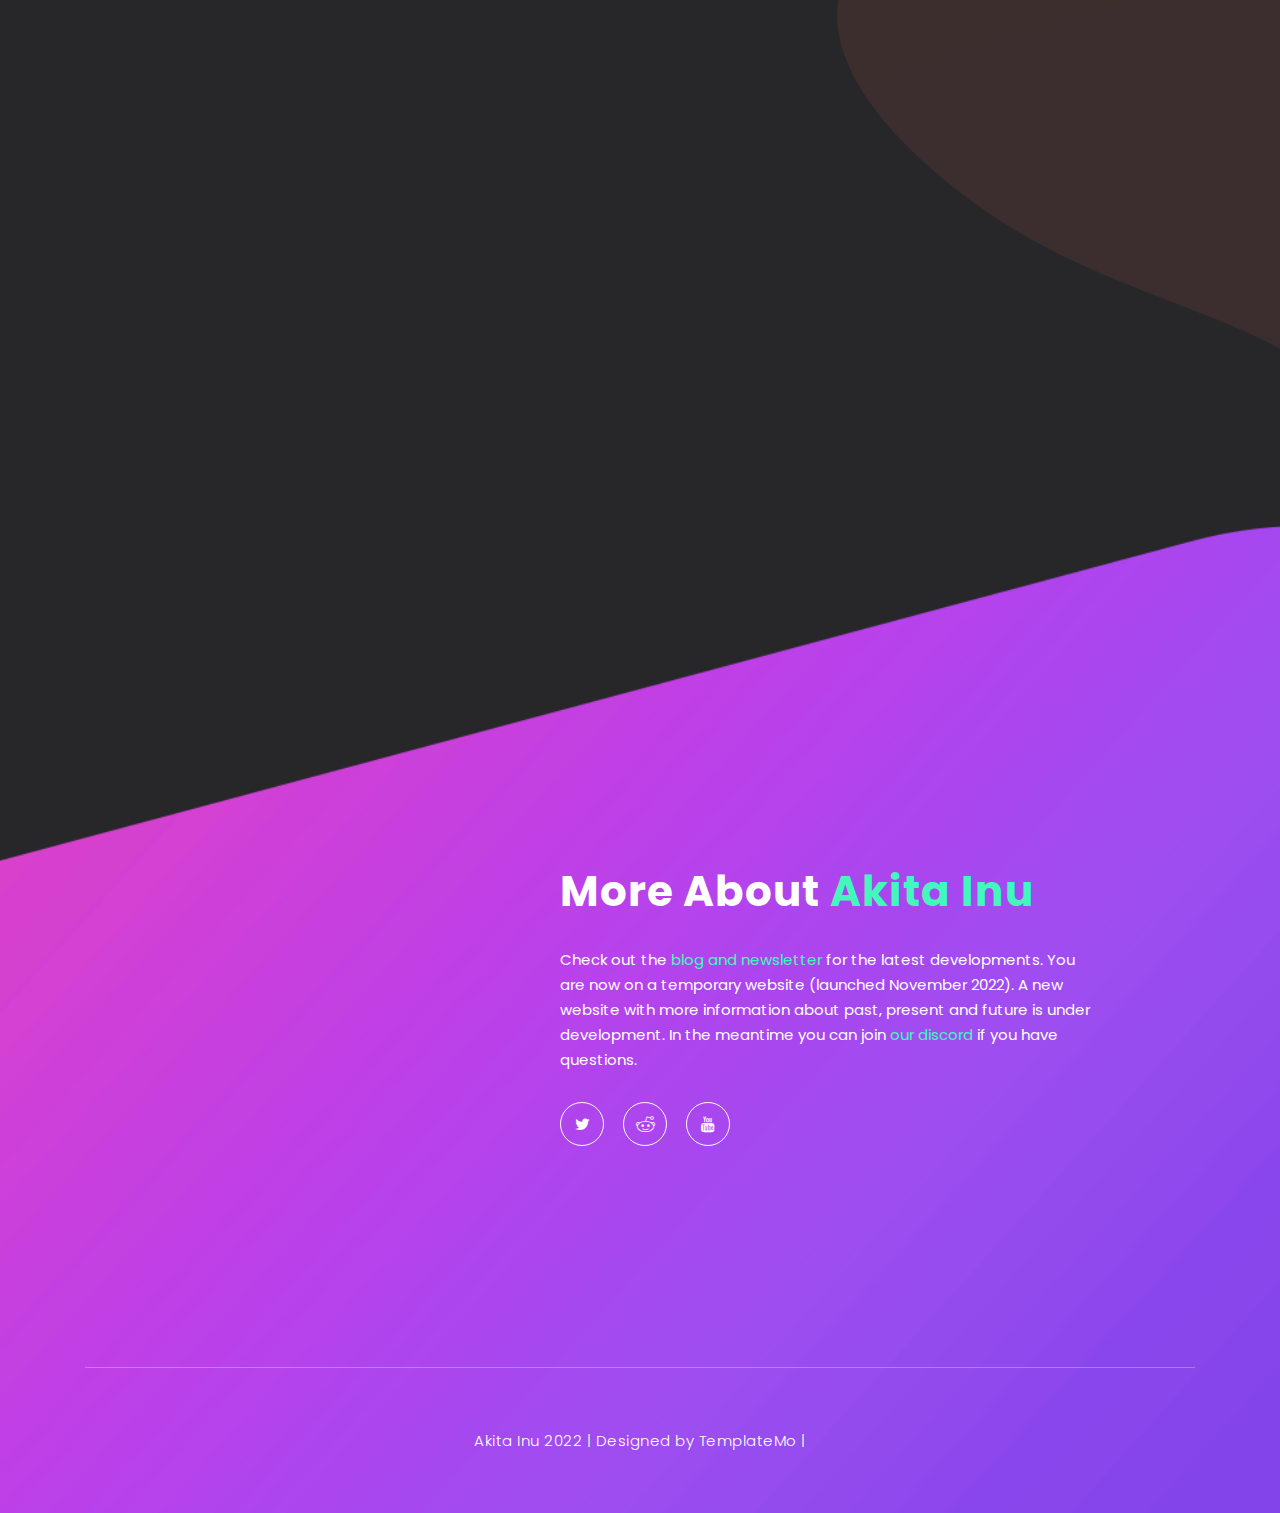
==== commit 8c6027a0: "Add files via upload" ====
--- a/index.html
+++ b/index.html
@@ -86,8 +86,9 @@
                 <div class="row">
                     <div class="left-text col-lg-6 col-md-12 col-sm-12 col-xs-12"
                         data-scroll-reveal="enter left move 30px over 0.6s after 0.4s">
+                        <!--<h1><em>A</em>kita <em>I</em>nu <em>on Algorand</em> </h1> -->
                         <h1>Akita Inu <em>on Algorand</em> </h1>
-                        <p>	Akita Inu is the community coin on <a href="https://www.algorand.foundation/">Algorand</a>.
+                        <p>	<font size="+2"><b>A</b></font>kita <font size="+2"><b>I</b></font>nu is the community coin on <a href="https://www.algorand.foundation/">Algorand</a>!</br>
 				<!-- Come chill with us <a href="https://discord.gg/kJB3NX4qqj"> in the discord</a>.	</br> -->
 				<!--Check out our <a href="https://app.akita.community/"> new staking platform </a>!-->
 				For the latest news, <a href="https://blog.akita.community/"> click here</a>.
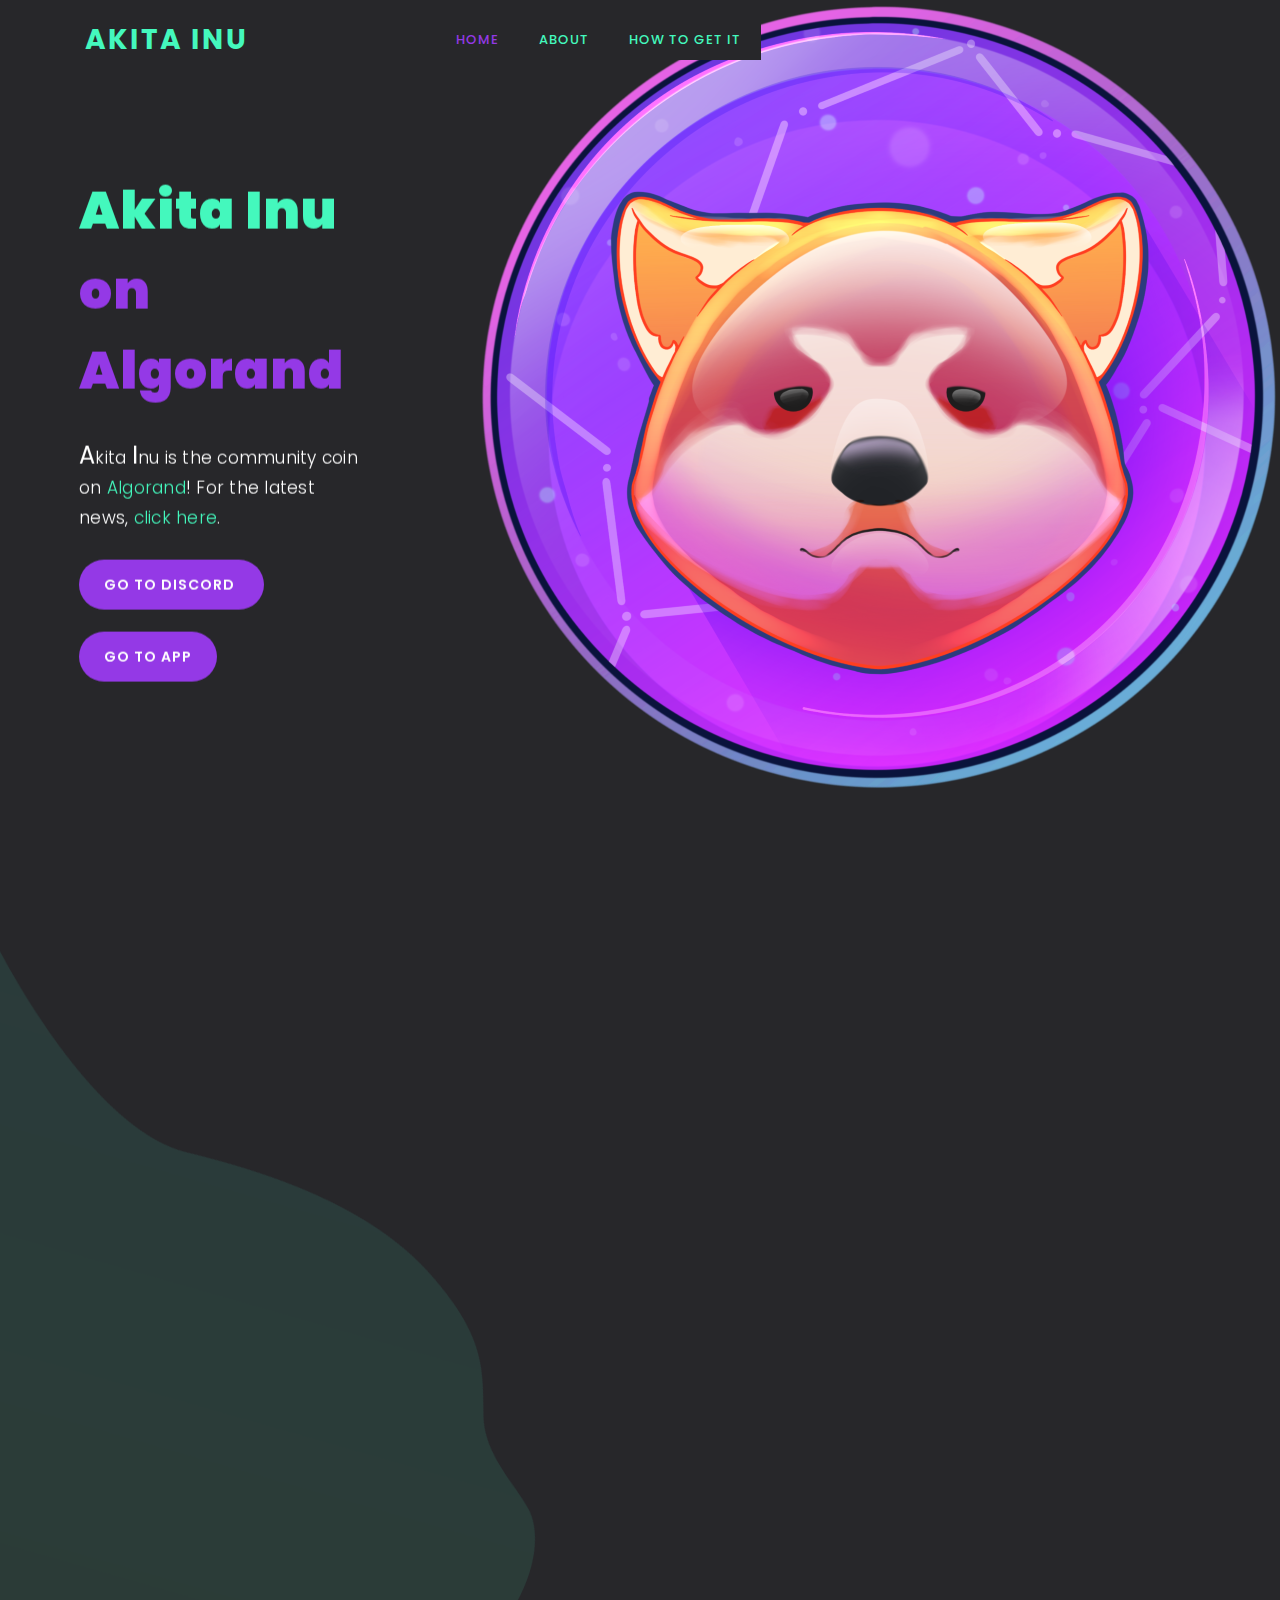
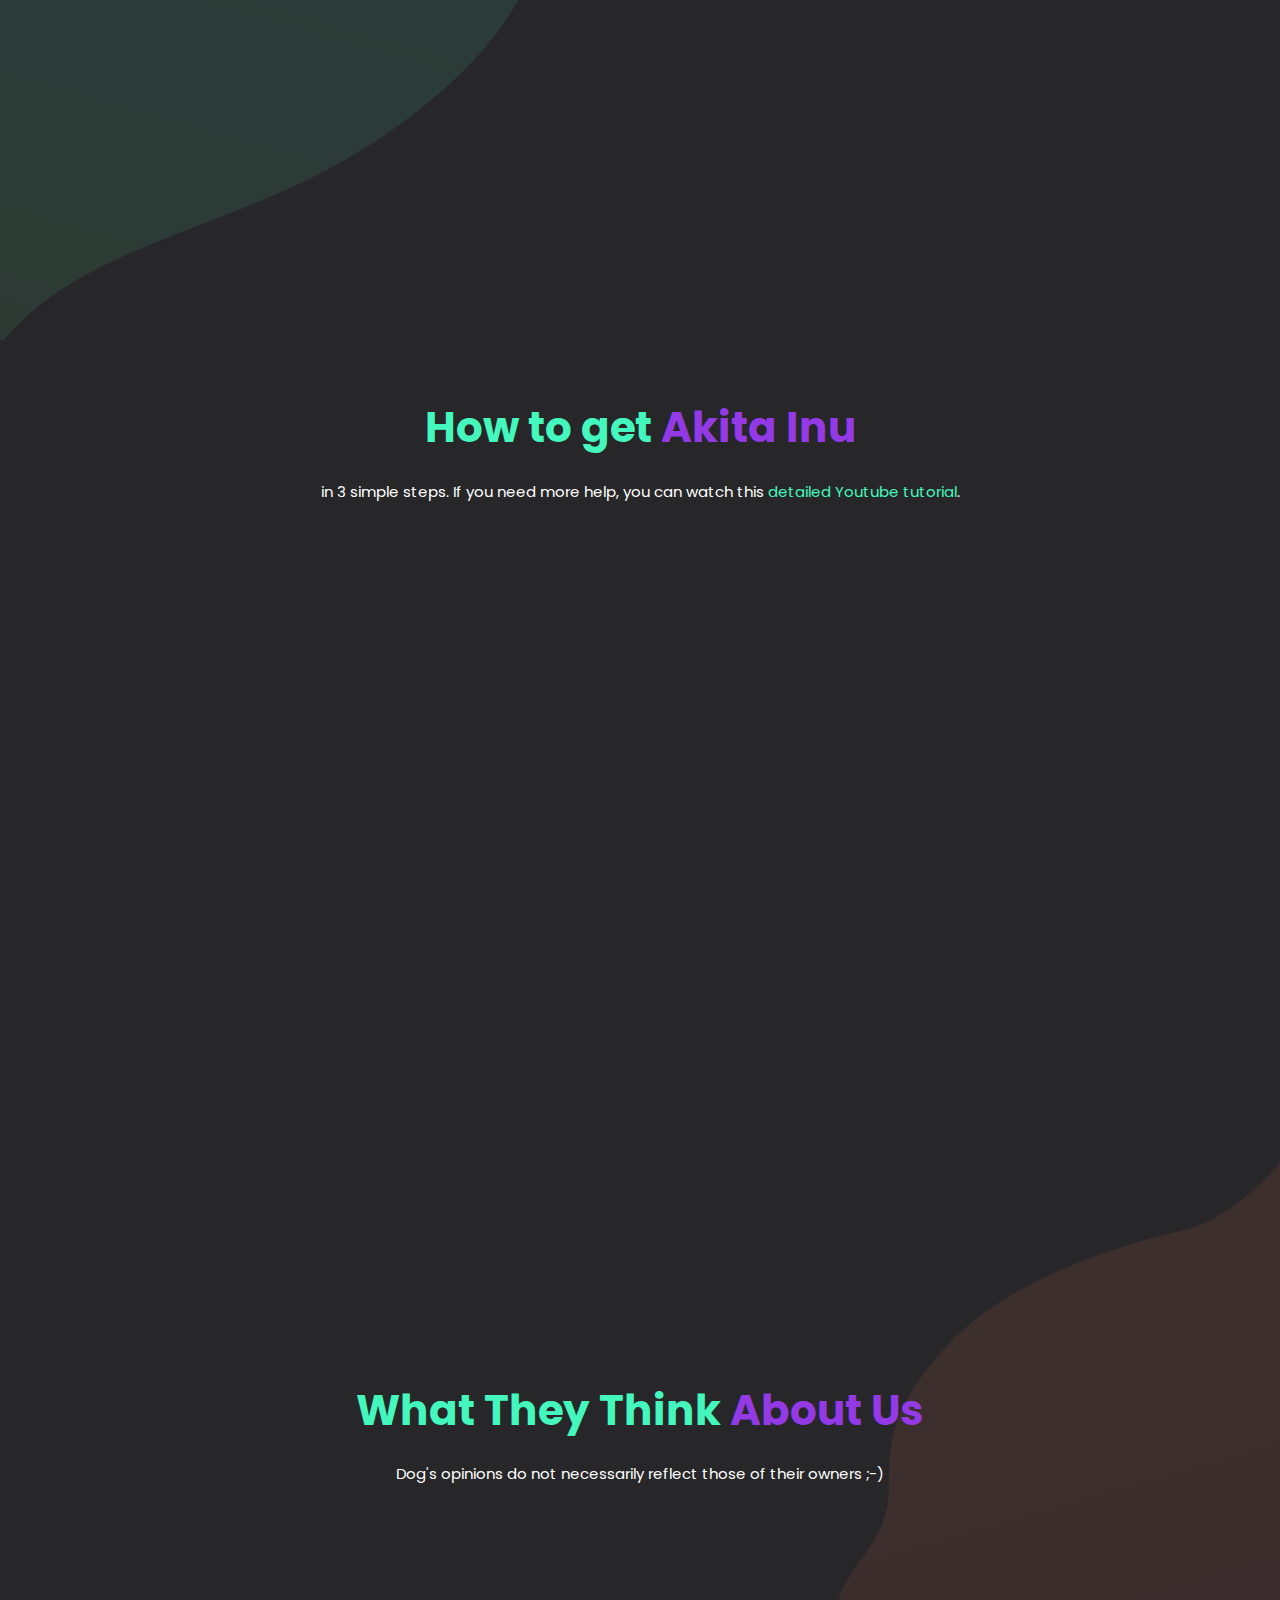
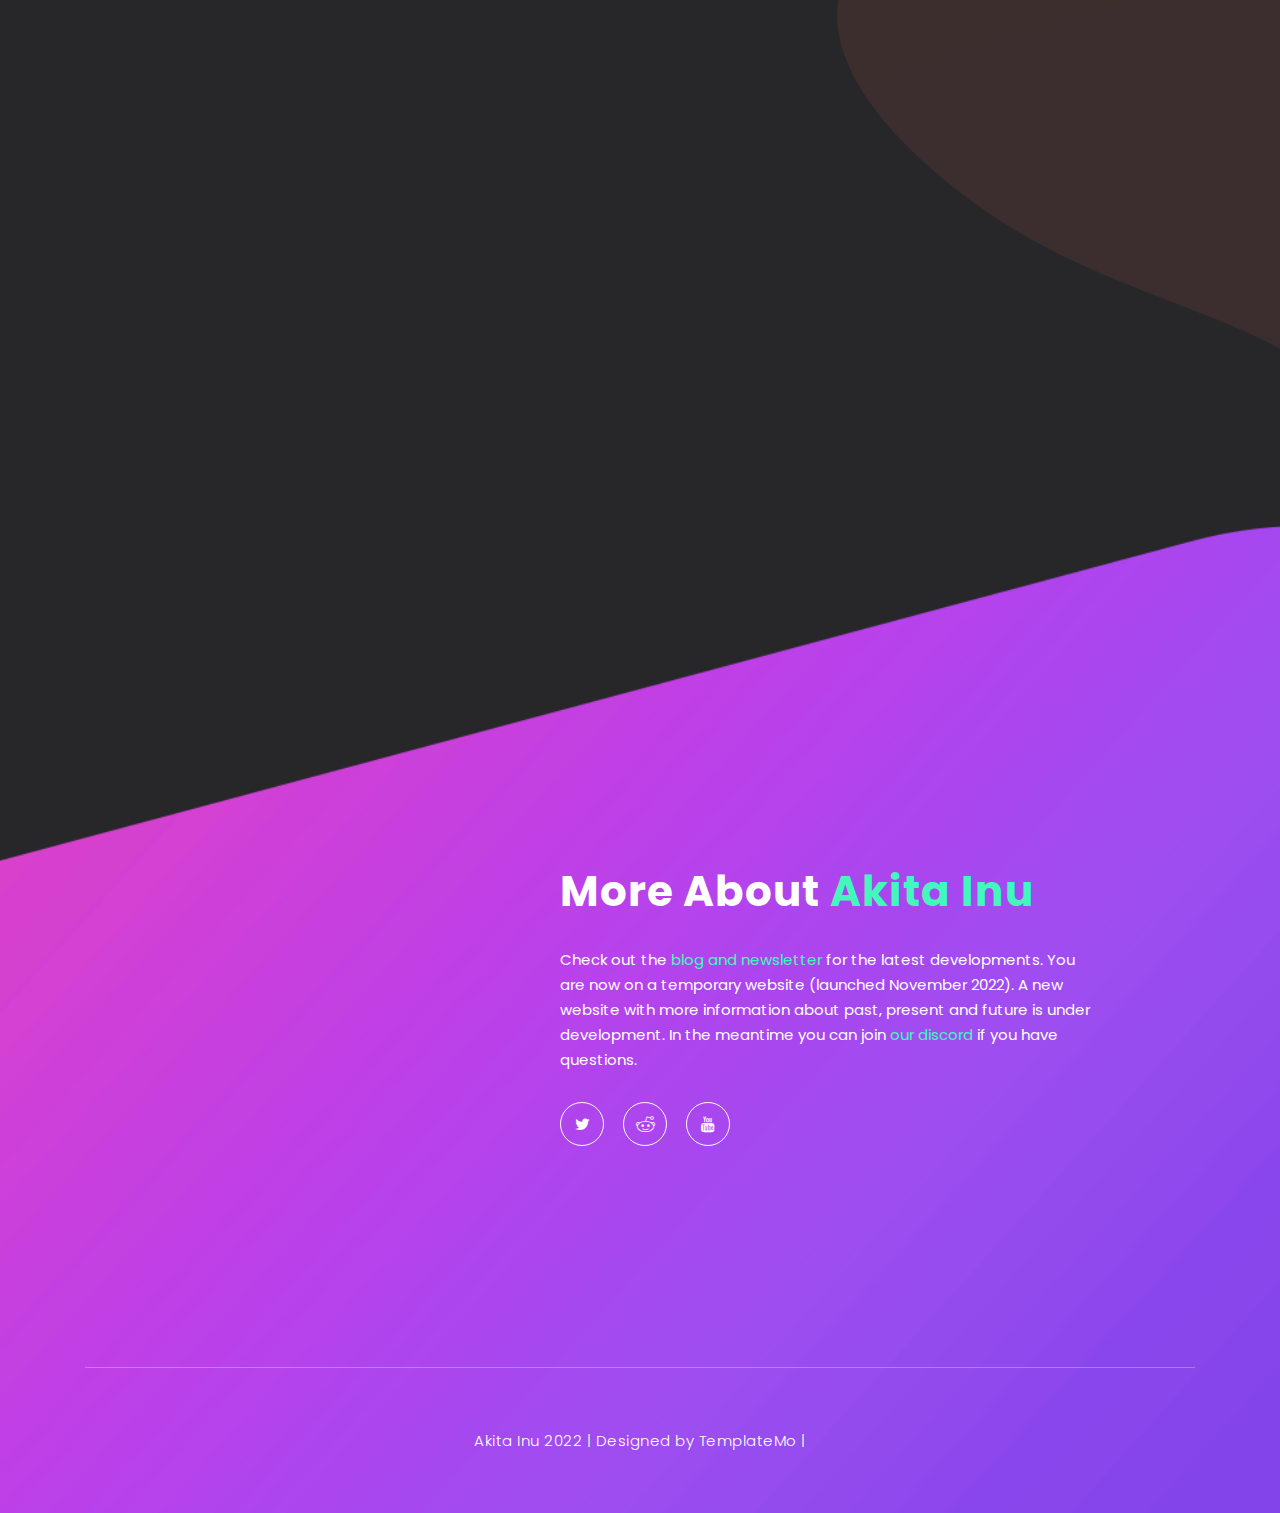
==== commit beabc55a: "Add files via upload" ====
--- a/index.html
+++ b/index.html
@@ -88,7 +88,7 @@
                         data-scroll-reveal="enter left move 30px over 0.6s after 0.4s">
                         <!--<h1><em>A</em>kita <em>I</em>nu <em>on Algorand</em> </h1> -->
                         <h1>Akita Inu <em>on Algorand</em> </h1>
-                        <p>	<font size="+2"><b>A</b></font>kita <font size="+2"><b>I</b></font>nu is the community coin on <a href="https://www.algorand.foundation/">Algorand</a>!</br>
+                        <p>	<font size="+2"><b>A</b></font>kita <font size="+2"><b>I</b></font>nu is the community coin on <a href="https://www.algorand.foundation/">Algorand</a>!
 				<!-- Come chill with us <a href="https://discord.gg/kJB3NX4qqj"> in the discord</a>.	</br> -->
 				<!--Check out our <a href="https://app.akita.community/"> new staking platform </a>!-->
 				For the latest news, <a href="https://blog.akita.community/"> click here</a>.
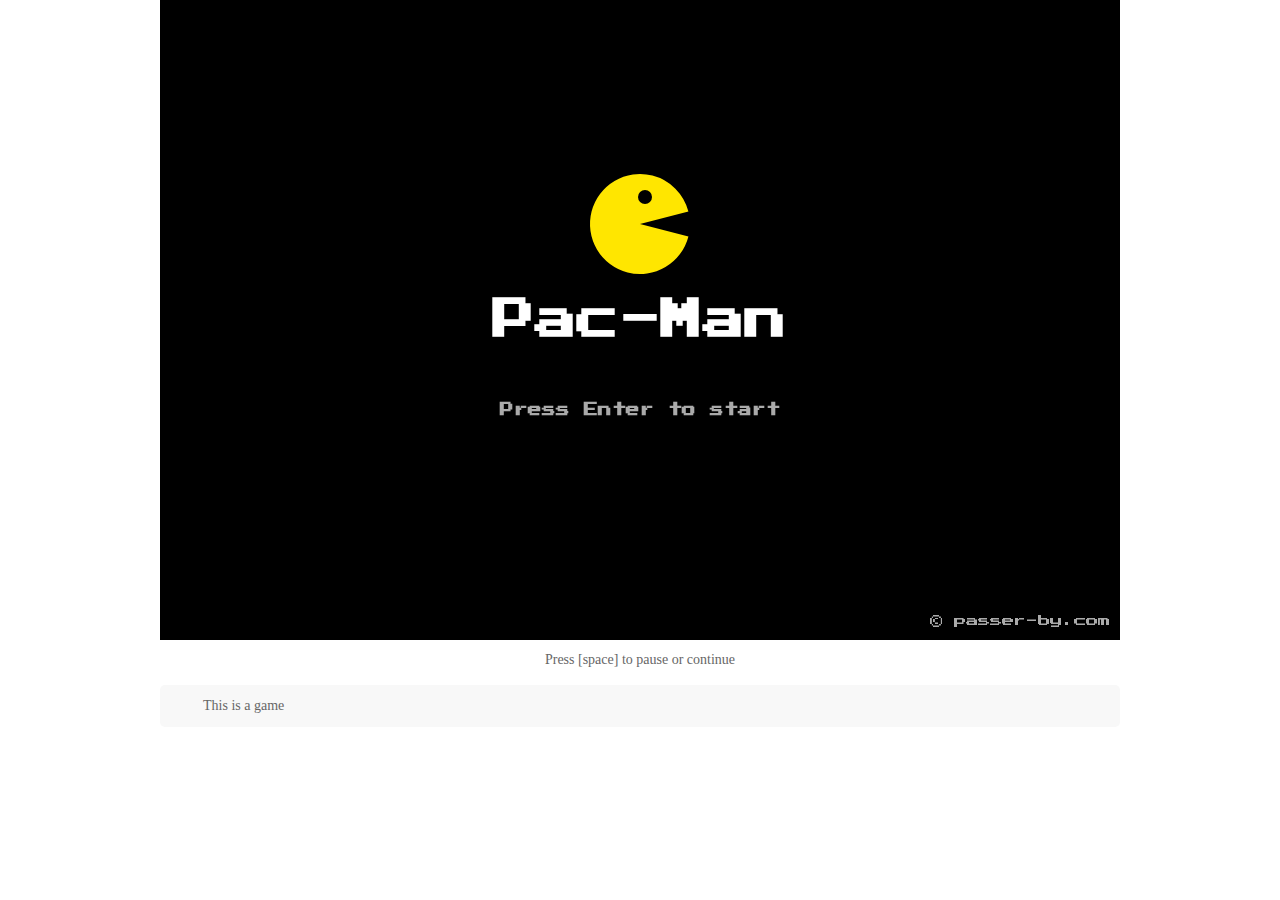
==== commit d2500cab: "just for fun" ====
--- a/index.html
+++ b/index.html
@@ -1,415 +1,75 @@
-<!DOCTYPE html>
-<html lang="en">
-
-<head>
-
-    <meta charset="utf-8">
-    <meta name="viewport" content="width=device-width, initial-scale=1, shrink-to-fit=no">
-    <meta name="description" content="Akita Inu is the community token and dogcoin on Algorand! Want to discover crypto in a fun way? Come have a chat with us in the discord!  We also have an amazing NFT collection and a brand new staking platform.">
-    <meta name="author" content="Akita Inu, based on TemplateMo">
-    <link href="https://fonts.googleapis.com/css?family=Poppins:100,200,300,400,500,600,700,800,900&display=swap" rel="stylesheet">
-
-    <title>Akita Inu landing page</title>
-
-<!--
-<title>Akita Inu landing page </title>
-
-
-Akita Inu temporary Landing Page
-
-https://templatemo.com/tm-540-lava-landing-page
-
--->
-
-    <!-- Additional CSS Files -->
-    <link rel="stylesheet" type="text/css" href="assets/css/bootstrap.min.css">
-
-    <link rel="stylesheet" type="text/css" href="assets/css/font-awesome.css">
-
-    <link rel="stylesheet" href="assets/css/templatemo-lava.css">
-
-    <link rel="stylesheet" href="assets/css/owl-carousel.css">
-
-<script async src="https://api.countapi.xyz/hit/akitainuweb.github.io/662a0c23-7975-4628-9a0d-8c67a9302c3d?callback=websiteVisits"></script>
-
-</head>
-
-<body>
-
-    <!-- ***** Preloader Start ***** -->
-    <div id="preloader">
-        <div class="jumper">
-            <div></div>
-            <div></div>
-            <div></div>
-        </div>
-    </div>
-    <!-- ***** Preloader End ***** -->
-
-
-    <!-- ***** Header Area Start ***** -->
-    <header class="header-area header-sticky">
-        <div class="container">
-            <div class="row">
-                <div class="col-12">
-                    <nav class="main-nav">
-                        <!-- ***** Logo Start ***** -->
-                        <a href="index.html" class="logo">
-                            Akita Inu 
-                        </a>
-                        <!-- ***** Logo End ***** -->
-                        <!-- ***** Menu Start ***** -->
-                        <ul class="nav">
-                            <li class="scroll-to-section"><a href="#welcome" class="menu-item">Home</a></li>
-                            <li class="scroll-to-section"><a href="#promotion" class="menu-item">About</a></li>
-                            <li class="scroll-to-section"><a href="#about" class="menu-item">How to get it</a></li>
-                            <!-- <li class="scroll-to-section"><a href="#testimonials" class="menu-item">Testimonials</a></li> -->
-                        </ul>
-                        <a class='menu-trigger'>
-                            <span>Menu</span>
-                        </a>
-                        <!-- ***** Menu End ***** -->
-                    </nav>
-                </div>
-            </div>
-        </div>
-    </header>
-    <!-- ***** Header Area End ***** -->
-
-
-    <!-- ***** Welcome Area Start ***** -->
-    <div class="welcome-area" id="welcome">
-
-        <!-- ***** Header Text Start ***** -->
-        <div class="header-text">
-            <div class="container">
-                <div class="row">
-                    <div class="left-text col-lg-6 col-md-12 col-sm-12 col-xs-12"
-                        data-scroll-reveal="enter left move 30px over 0.6s after 0.4s">
-                        <!--<h1><em>A</em>kita <em>I</em>nu <em>on Algorand</em> </h1> -->
-                        <h1>Akita Inu <em>on Algorand</em> </h1>
-                        <p>	<font size="+2"><b>A</b></font>kita <font size="+2"><b>I</b></font>nu is the community coin on <a href="https://www.algorand.foundation/">Algorand</a>!
-				<!-- Come chill with us <a href="https://discord.gg/kJB3NX4qqj"> in the discord</a>.	</br> -->
-				<!--Check out our <a href="https://app.akita.community/"> new staking platform </a>!-->
-				For the latest news, <a href="https://blog.akita.community/"> click here</a>.
-			</p>	 
-
-                        <a href="https://discord.gg/kJB3NX4qqj" class="main-button-slider"> Go to discord </a> &nbsp;&nbsp; </br> </br> </br>
-                        <a href="https://app.akita.community/" class="main-button-slider">Go to app</a>  
-                      <!--  <a href="https://blog.akita.community/" class="main-button-slider"> Go to blog </a> &nbsp;&nbsp; -->
-                    </div>
-                </div>
-            </div>
-        </div>
-        <!-- ***** Header Text End ***** -->
-    </div>
-    <!-- ***** Welcome Area End ***** -->
-
-
-    <div class="left-image-decor"></div>
-
-    <!-- ***** Features Big Item Start ***** -->
-    <section class="section" id="promotion">
-        <div class="container">
-            <div class="row">
-                <div class="left-image col-lg-5 col-md-12 col-sm-12 mobile-bottom-fix-big"
-                    data-scroll-reveal="enter left move 30px over 0.6s after 0.4s">
-                    <a href= "https://nft.akita.community/"><img src="assets/images/left-image_c.png" class="rounded img-fluid d-block mx-auto" alt="App"></a>
-                </div>
-                <div class="right-text offset-lg-1 col-lg-6 col-md-12 col-sm-12 mobile-bottom-fix">
-                    <ul>
-                        <li data-scroll-reveal="enter right move 30px over 0.6s after 0.4s">
-                            <img src="assets/images/about-icon-01.png" alt="">
-                            <div class="text">
-                                <h4>The community</h4>
-                                <p>Our community members are most active on <a href="https://discord.gg/kJB3NX4qqj"> Discord</a>, and also on <a href="https://www.reddit.com/r/AkitaInuASA/"> Reddit </a> and <a href="https://twitter.com/AkitaInuASA"> Twitter</a>.   
-					One of our goals is to show the wider world how easy, fast, fun and cheap it is to transact on Algorand.
-					Through NFT sales, we have already donated thousands of dollars to dog charities. We also share <a href="http://akitainuart.algo.xyz">memes</a>, fun and thoughts from daily live.
-				   Our <a href="https://algoexplorer.io/address/DIME55GWBLPGFCLYKGVHOXY7V4LU343P3DC5SUDLKM7YGGLETJZCSTCKRE"> dime time wallet </a> is a charity wallet that will be unlocked when Akita Inu hits 0.10 dollar.
-				   We have our own discord tipbot, and there is an exclusive wallet-verified holders channel for those who own 100k tokens or an NFT.  </p>
-                            </div>
-                        </li>
-                        <li data-scroll-reveal="enter right move 30px over 0.6s after 0.5s">
-                            <img src="assets/images/about-icon-02.png" alt="">
-                            <div class="text">
-                                <h4>The token</h4>
-                                <p>Akita Inu was created in October 2021. 
-				It has a fully distributed supply of 1 billion tokens. In January 2022, there was an upgrade to allow for fractional tokens.
-				 In August 2022, the founder Ryan handed over control of the project and community wallets to <a href="https://twitter.com/kylebeeeee">@Krby</a>, who continued to build.
-				 We believe that Algorand is a technically superior blockchain poised for longterm success. 
-				Having a community token helps people to discover it in a playful way!	</p>
-                            </div>
-                        </li>
-                    	<li data-scroll-reveal="enter right move 30px over 0.6s after 0.5s">
-                            <img src="assets/images/about-icon-03.png" alt="">
-                            <div class="text">
-                                <h4>The NFT collection</h4>
-                                <p>In early 2022, the <a href="https://nft.akita.community/">Akita Kennel Club</a> was released. It is a collection of 1000 NFTs, drawn by our artist <a href="https://twitter.com/AlgooNFT">@Algoo</a>. 
-					Over at <a href="https://www.nftexplorer.app/collection/akita-kennel-club"> NFTexplorer </a>, you can check the current activity and listings. A V2 collection is under development. Moreover, you can <a href="https://app.akita.community/">stake your NFTs and tokens </a> in our new staking app!</p>
-                            </div>
-                        </li>
-                    </ul>
-                </div>
-            </div>
-        </div>
-    </section>
-    <!-- ***** Features Big Item End ***** -->
-
-
-
-    <!-- ***** Features Big Item Start ***** -->
-    <section class="section" id="about">
-        <div class="container">
-            <div class="row">
-              <div class="col-lg-8 offset-lg-2">
-                    <div class="center-heading">
-                        <h2>How to get <em>Akita Inu</em></h2>
-
-		    <p> in 3 simple steps. If you need more help, you can watch this <a href="https://www.youtube.com/watch?v=saVJVgUTO4g">detailed Youtube tutorial</a>.</p>
-                    </div>
-                </div>
-                <div class="col-lg-4 col-md-6 col-sm-12 col-xs-12"
-                    data-scroll-reveal="enter left move 30px over 0.6s after 0.4s">
-                    <div class="features-item">
-
-                        <div class="features-icon">
-                            <h2> 1</h2>
-                            <img src="assets/images/features-icon-1.png" alt="">
-
-                            <h4> Create your wallet</h4>
-                            <p>Algorand is a blazing fast, cheap and green blockchain. As a first step, you will need to set up an Algorand wallet, for instance: </p>
-                            <a href="https://perawallet.app/" class="main-button">
-                                Pera wallet for mobile
-                            </a>
-                            <a href="https://wallet.myalgo.com/" class="main-button">
-                                Myalgo web-wallet
-                            </a>
-                        </div>
-                    </div>
-                </div>
-
-                <div class="col-lg-4 col-md-6 col-sm-12 col-xs-12"
-                    data-scroll-reveal="enter bottom move 30px over 0.6s after 0.4s">
-
-
-                    <div class="features-item">
-                        <div class="features-icon">
-                            <h2> 2</h2>
-                            <img src="assets/images/features-icon-2.png" alt="">
-                            <h4> Buy Algo</h4>
-                            <p>You can buy Algo at your favourite centralized exchange and then send it to your wallet. 
-				Or buy it directly from within the wallet environment.</p>
-				<img src="assets/images/algorand.png" class="rounded img-fluid d-block mx-auto" alt="App">
-                        </div>
-                    </div>
-                </div>
-
-		<div class="col-lg-4 col-md-6 col-sm-12 col-xs-12"
-                    data-scroll-reveal="enter right move 30px over 0.6s after 0.4s">
-                    <div class="features-item">
-                        <div class="features-icon">
-                            <h2> 3</h2>
-                            <img src="assets/images/features-icon-3.png" alt="">
-                            <h4> Swap to Akita Inu</h4>
-                            <p> 
-				At the decentralized exchange <em>Tinyman</em> you can connect your wallet and then swap your Algo to Akita Inu. Make sure you swap to the token with id #523683256.</p>
-                            <a href="https://app.tinyman.org/#/swap?asset_in=0&asset_out=523683256" class="main-button">
-                                Swap at Tinyman
-                            </a>
-                            <a href="https://vestige.fi/asset/523683256" class="main-button">
-                                View chart
-                            </a>
-                        </div>
-                    </div>
-                </div>
-                
-            </div>
-        </div>
-    </section>
-    <!-- ***** Features Big Item End ***** -->‫
-
-    <div class="right-image-decor"></div>
-
-    <!-- ***** Testimonials Starts *****  -->
-    <section class="section" id="testimonials">
-        <div class="container">
-            <div class="row">
-                <div class="col-lg-8 offset-lg-2">
-                    <div class="center-heading">
-                        <h2>What They Think <em>About Us</em></h2>
-                        <!-- <p>Let's hear it from the dog's mouth. </p>-->
-			<p> Dog's opinions do not necessarily reflect those of their owners ;-)</p>
-                    </div>
-                </div>
-                <div class="col-lg-10 col-md-12 col-sm-12 mobile-bottom-fix-big"
-                    data-scroll-reveal="enter left move 30px over 0.6s after 0.4s">
-                    <div class="owl-carousel owl-theme">
-
-                        <div class="item service-item">
-                            <div class="author">
-                                <i><img src="assets/images/akta842.png" alt="First Author"></i>
-                            </div>
-                            <div class="testimonial-content">
-                                <ul class="stars">
-                                    <li><i class="fa fa-star"></i></li>
-                                    <li><i class="fa fa-star"></i></li>
-                                    <li><i class="fa fa-star"></i></li>
-                                    <li><i class="fa fa-star"></i></li>
-                                </ul>
-                                <h4>Akita 842</h4>
-                                <p>"It is hot in here!"</p>
-                                <span>Climate Officer</span>
-                            </div>
-                        </div>
-
-                        <div class="item service-item">
-                            <div class="author">
-                                <i><img src="assets/images/akta0023.png" alt="Second Author"></i>
-                            </div>
-                            <div class="testimonial-content">
-                                <ul class="stars">
-                                    <li><i class="fa fa-star"></i></li>
-                                    <li><i class="fa fa-star"></i></li>
-                                    <li><i class="fa fa-star"></i></li>
-                                    <li><i class="fa fa-star"></i></li>
-                                    <li><i class="fa fa-star"></i></li>
-                                </ul>
-                                <h4>Akita 0023</h4>
-                                <p>“Whoof, I wuv it!”</p>
-                                <span>Dogfood CTO</span>
-                            </div>
-                        </div>
-                        <div class="item service-item">
-                            <div class="author">
-                                <i><img src="assets/images/akta001.png" alt="Third Author"></i>
-                            </div>
-                            <div class="testimonial-content">
-                                <ul class="stars">
-                                    <li><i class="fa fa-star"></i></li>
-                                    <li><i class="fa fa-star"></i></li>
-                                    <li><i class="fa fa-star"></i></li>
-                                    <li><i class="fa fa-star"></i></li>
-                                    <li><i class="fa fa-star"></i></li>
-                                </ul>
-                                <h4>Akita 001</h4>
-                                <p>“I like my new dog house.”</p>
-                                <span>Chief Engineer</span>
-                            </div>
-                        </div>
-
-
-                        <div class="item service-item">
-                            <div class="author">
-                                <i><img src="assets/images/akta0550.png" alt="Fourth Author"></i>
-                            </div>
-                            <div class="testimonial-content">
-                                <ul class="stars">
-                                    <li><i class="fa fa-star"></i></li>
-                                    <li><i class="fa fa-star"></i></li>
-                                    <li><i class="fa fa-star"></i></li>
-                                    <li><i class="fa fa-star"></i></li>
-                                    <li><i class="fa fa-star"></i></li>
-                                </ul>
-                                <h4>Akita 0550</h4>
-                                <p>“Wow, are you telling me I don't even have to wait for my transaction to go through?”</p>
-                                <span>Bone Analyst</span>
-                            </div>
-                        </div>
-
-
-
-                    </div>
-                </div>
-            </div>
-        </div>
-    </section>
-    <!-- ***** Testimonials Ends ***** -->
-
-
-    <!-- ***** Footer Start ***** -->
-    <footer id="contact-us">
-        <div class="container">
-            <div class="footer-content">
-                <div class="row">
-                    <!-- ***** Contact Form Start ***** 
-                    <div class="col-lg-6 col-md-12 col-sm-12">
-                        <div class="contact-form">
-                            <form id="contact" action="" method="post">
-                                <div class="row">
-                                    <div class="col-md-6 col-sm-12">
-                                        <fieldset>
-                                            <input name="name" type="text" id="name" placeholder="Full Name" required=""
-                                                style="background-color: rgba(250,250,250,0.3);">
-                                        </fieldset>
-                                    </div>
-                                    <div class="col-md-6 col-sm-12">
-                                        <fieldset>
-                                            <input name="email" type="text" id="email" placeholder="E-Mail Address"
-                                                required="" style="background-color: rgba(148,57,230,0.3);">
-                                        </fieldset>
-                                    </div>
-                                    <div class="col-lg-12">
-                                        <fieldset>
-                                            <textarea name="message" rows="6" id="message" placeholder="Your Message"
-                                                required="" style="background-color: rgba(250,250,250,0.3);"></textarea>
-                                        </fieldset>
-                                    </div>
-                                    <div class="col-lg-12">
-                                        <fieldset>
-                                            <button type="submit" id="form-submit" class="main-button">Send Message
-                                                Now</button>
-                                        </fieldset>
-                                    </div>
-                                </div>
-                            </form>
-                        </div>
-                    </div>
-                     ***** Contact Form End ***** -->
-
-                    <div class="left-image col-lg-5 col-md-12 col-sm-12 mobile-bottom-fix-big"
-                      data-scroll-reveal="enter left move 30px over 0.6s after 0.4s">
-                      <img src="assets/images/left-image_c.png" class="rounded img-fluid d-block mx-auto" alt="App">
-                    </div>
-                    <div class="right-content col-lg-6 col-md-12 col-sm-12">
-                        <h2>More About <em>Akita Inu</em></h2>
-                        <p>Check out the <a href="https://blog.akita.community/">blog and newsletter</a> for the latest developments. You are now on a temporary website (launched November 2022). A new website with more information about past, present and future is under development. In the meantime you can join <a href="https://discord.gg/kJB3NX4qqj"> our discord </a> if you have questions.</p>
-                        <ul class="social">
-                            <li><a href="https://twitter.com/AkitaInuASA"><i class="fa fa-twitter"></i></a></li>
-                            <li><a href="https://www.reddit.com/r/AkitaInuASA/"><i class="fa fa-reddit"></i></a></li>
-                            <li><a href="https://www.youtube.com/channel/UCi71mCASN4sJki9CTK2W52Q/videos"><i class="fa fa-youtube"></i></a></li>
-                        </ul>
-                    </div>
-                </div>
-            </div>
-            <div class="row">
-                <div class="col-lg-12">
-                    <div class="sub-footer">
-                        <p>Akita Inu 2022
-
-                        | Designed by <a rel="nofollow" href="https://templatemo.com">TemplateMo</a>
-			|	<span id="visits"></span>  </p>
-                    </div>
-                </div>
-            </div>
-        </div>
-    </footer>
-
-    <!-- jQuery -->
-    <script src="assets/js/jquery-2.1.0.min.js"></script>
-
-    <!-- Bootstrap -->
-    <script src="assets/js/popper.js"></script>
-    <script src="assets/js/bootstrap.min.js"></script>
-
-    <!-- Plugins -->
-    <script src="assets/js/owl-carousel.js"></script>
-    <script src="assets/js/scrollreveal.min.js"></script>
-    <script src="assets/js/waypoints.min.js"></script>
-    <script src="assets/js/jquery.counterup.min.js"></script>
-    <script src="assets/js/imgfix.min.js"></script>
-
-    <!-- Global Init -->
-    <script src="assets/js/custom.js"></script>
-    <script src="assets/js/countv.js"></script>
-</body>
-</html>+<html>
+	<head>
+		<meta charset="utf8">
+		<title>Pac-Man .</title>
+		<meta name="description" content="Content">
+		<meta name="keywords" content="Keywords">
+		<link rel="shortcut icon" href="favicon.png">
+		<style>
+			html{color:#000;background:#FFF}body,div,dl,dt,dd,ul,ol,li,h1,h2,h3,h4,h5,h6,pre,code,form,fieldset,legend,input,textarea,p,blockquote,th,td{margin:0;padding:0}table{border-collapse:collapse;border-spacing:0}fieldset,img{border:0}address,caption,cite,code,dfn,em,strong,th,var{font-style:normal;font-weight:normal}ol,ul{list-style:none}caption,th{text-align:left}h1,h3,h3,h4,h5,h6{font-size:100%;font-weight:normal}q:before,q:after{content:''}abbr,acronym{border:0;font-variant:normal}sup{vertical-align:text-top}sub{vertical-align:text-bottom}input,textarea,select{font-family:inherit;font-size:inherit;font-weight:inherit;*font-size:100%}legend{color:#000}
+			.wrapper{
+				width: 960px;
+				margin:0 auto;
+				color:#999;
+			}
+			canvas{display:block;background: #000;}
+			.mod-game .info{
+				padding: 10px 0;
+				margin-bottom: 5px;
+				line-height: 20px;
+				text-align: center;
+				color: #666;
+			}
+			.mod-game .info p{
+				line-height: 20px;
+				font-size: 14px;
+				color: #666;
+			}
+			.mod-game .intro{
+				padding: 10px 15px;
+				background: #f8f8f8;
+				border-radius: 5px;
+			}
+			.mod-game .intro p{
+				line-height: 22px;
+				text-indent: 2em;
+				font-size: 14px;
+				color: #666;
+			}
+			.mod-button{
+				height: 32px;
+				padding: 15px 0;
+				text-align: center;
+			}
+			.mod-button span,.mod-button a{
+				vertical-align: middle;
+			}
+			.mod-button .btn{
+				display: inline-block;
+				padding: 0 12px;
+				line-height: 26px;
+				color: #24292f;
+				border: 1px solid #dddede;
+				text-decoration: none;
+				font-size: 13px;
+				color: #24292f;
+				border-radius: 2px;
+			}
+		</style>
+	</head>
+	<body>
+		<div class="wrapper">
+			<div class="mod-game">
+				<canvas id="canvas" width="960" height="640"> ! </canvas>
+				<div class="info">
+					<p>Press [space] to pause or continue</p>
+				</div>
+				<div class="intro">
+					<p> This is a game</p>
+				</div>
+			</div>
+		</div>
+		<script src="game.js"></script>
+		<script src="index.js"></script>
+	</body>
+</html>
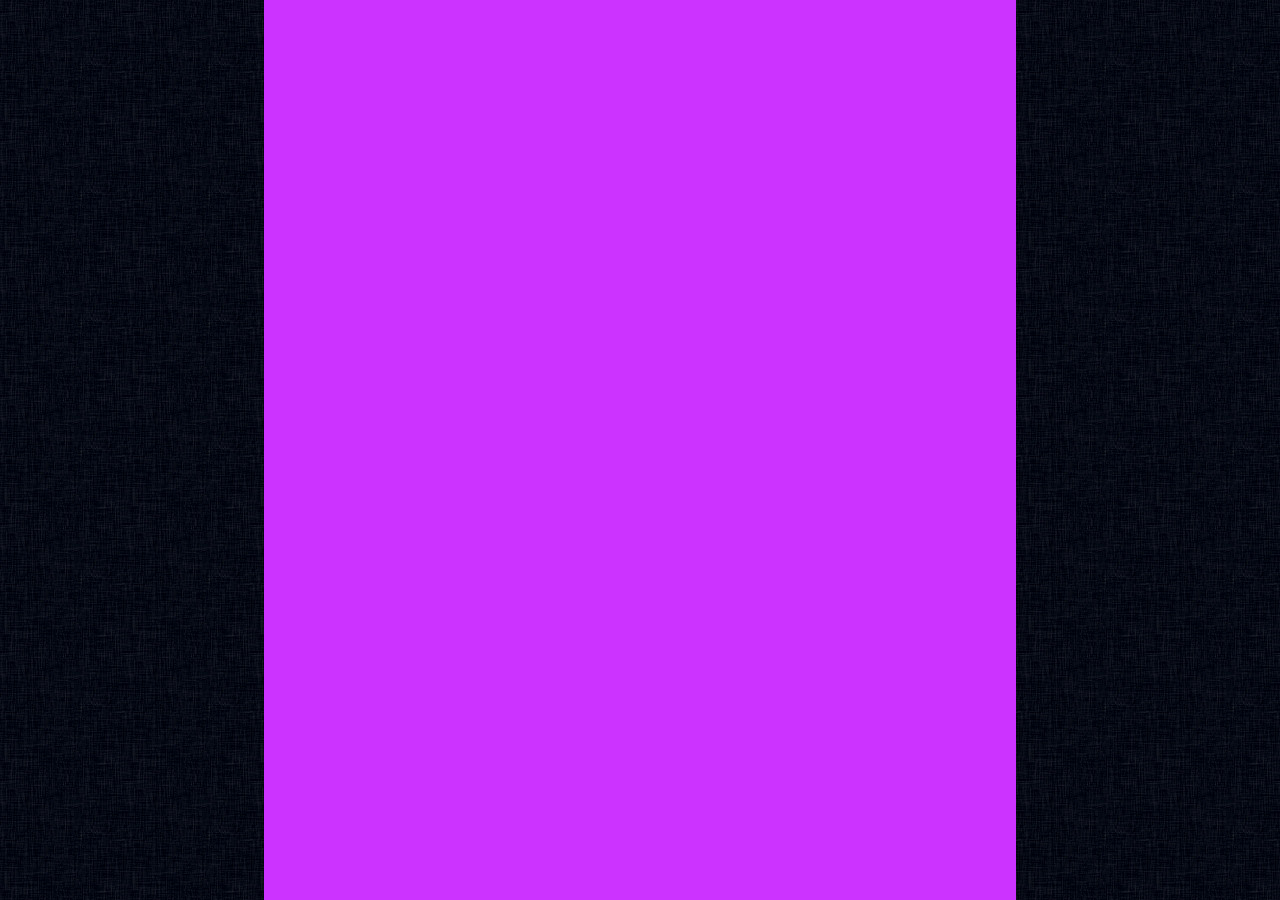
==== commit a6df541d: "Rename PacMan.html to index.html" ====
--- a/index.html
+++ b/index.html
@@ -1,75 +1,86 @@
-<html>
+<!DOCTYPE html>
+<html lang="en">
 	<head>
-		<meta charset="utf8">
-		<title>Pac-Man .</title>
-		<meta name="description" content="Content">
-		<meta name="keywords" content="Keywords">
-		<link rel="shortcut icon" href="favicon.png">
+		<meta charset="UTF-8">
+		<title>Pac-Man</title>
+		<meta property="og:title" content="Pac-Man"/>
+		<meta property="og:url" content="https://lrusso.github.io/PacMan/PacMan.htm"/>
+		<meta property="og:description" content="info@lrusso.com"/>
+		<meta property="og:image" content="https://lrusso.github.io/PacMan/PacManShare.png"/>
+		<meta property="og:type" content="website"/>
+		<meta property="og:site_name" content="PacMan"/>
+		<meta name="theme-color" content="#000000"/>
+		<meta name="mobile-web-app-capable" content="yes"/>
+		<meta name="apple-mobile-web-app-capable" content="yes"/>
+		<link rel="manifest" href="PacMan.json"/>
+		<link rel="icon" sizes="16x16" type="image/png" href="PacManFavIcon_16x16.png"/>
+		<link rel="icon" sizes="192x192" type="image/png" href="PacManFavIcon_192x192.png"/>
+		<link rel="apple-touch-icon" href="[data-uri]">
+		<link rel="apple-touch-startup-image" href="[data-uri]">
+		<meta name="viewport" content="width=device-width, initial-scale=1.0, minimum-scale=1.0, user-scalable=no"/>
 		<style>
-			html{color:#000;background:#FFF}body,div,dl,dt,dd,ul,ol,li,h1,h2,h3,h4,h5,h6,pre,code,form,fieldset,legend,input,textarea,p,blockquote,th,td{margin:0;padding:0}table{border-collapse:collapse;border-spacing:0}fieldset,img{border:0}address,caption,cite,code,dfn,em,strong,th,var{font-style:normal;font-weight:normal}ol,ul{list-style:none}caption,th{text-align:left}h1,h3,h3,h4,h5,h6{font-size:100%;font-weight:normal}q:before,q:after{content:''}abbr,acronym{border:0;font-variant:normal}sup{vertical-align:text-top}sub{vertical-align:text-bottom}input,textarea,select{font-family:inherit;font-size:inherit;font-weight:inherit;*font-size:100%}legend{color:#000}
-			.wrapper{
-				width: 960px;
-				margin:0 auto;
-				color:#999;
-			}
-			canvas{display:block;background: #000;}
-			.mod-game .info{
-				padding: 10px 0;
-				margin-bottom: 5px;
-				line-height: 20px;
-				text-align: center;
-				color: #666;
-			}
-			.mod-game .info p{
-				line-height: 20px;
-				font-size: 14px;
-				color: #666;
-			}
-			.mod-game .intro{
-				padding: 10px 15px;
-				background: #f8f8f8;
-				border-radius: 5px;
-			}
-			.mod-game .intro p{
-				line-height: 22px;
-				text-indent: 2em;
-				font-size: 14px;
-				color: #666;
-			}
-			.mod-button{
-				height: 32px;
-				padding: 15px 0;
-				text-align: center;
-			}
-			.mod-button span,.mod-button a{
-				vertical-align: middle;
-			}
-			.mod-button .btn{
-				display: inline-block;
-				padding: 0 12px;
-				line-height: 26px;
-				color: #24292f;
-				border: 1px solid #dddede;
-				text-decoration: none;
-				font-size: 13px;
-				color: #24292f;
-				border-radius: 2px;
-			}
+			html,body{background-color:black;height:100%;padding:0;margin:0;overflow:hidden;-webkit-user-select:none;-moz-user-select:none;user-select:none;-webkit-tap-highlight-color:transparent}
+			#content{position:fixed;height:100%;width:100%;margin:0;padding:0;border:none;display:none}
 		</style>
 	</head>
 	<body>
-		<div class="wrapper">
-			<div class="mod-game">
-				<canvas id="canvas" width="960" height="640"> ! </canvas>
-				<div class="info">
-					<p>Press [space] to pause or continue</p>
-				</div>
-				<div class="intro">
-					<p> This is a game</p>
-				</div>
-			</div>
-		</div>
-		<script src="game.js"></script>
-		<script src="index.js"></script>
+		<iframe id="content" src="about:blank"></iframe>
+		<script>
+
+			function resizeContent()
+				{
+				document.getElementById("content").style.width = window.innerWidth + "px";
+				document.getElementById("content").style.height = window.innerHeight + "px";
+				}
+
+			window.addEventListener("load", function()
+				{
+				// CHECKING IF THE GAME IS NOT RUNNING WITHIN AN IFRAME
+				if (window.top == window.self)
+					{
+					// RESIZING THE IFRAME
+					resizeContent();
+
+					// TO KEEP FOCUSING AND RESIZING THE IFRAME (WORKAROUND FOR IOS DEVICES)
+					setInterval(function()
+						{
+						resizeContent();
+						document.getElementById("content").focus();
+						}, 250);
+
+					// LOADING THE GAME
+					document.getElementById("content").src = "PacManGame.htm";
+
+					// SHOWING THE IFRAME
+					document.getElementById("content").style.display = "block";
+					}
+				});
+
+			window.addEventListener("resize", function()
+				{
+				// RESIZING THE IFRAME WHEN THE SCREEN SIZE CHANGES
+				resizeContent();
+				});
+
+			var supportsOrientationChange = "onorientationchange" in window, orientationEvent = supportsOrientationChange ? "orientationchange" : "resize";
+			window.addEventListener(orientationEvent, function()
+				{
+				// RESIZING THE IFRAME WHEN THE SCREEN ORIENTATION CHANGES
+				resizeContent();
+				}, false);
+
+			if ("serviceWorker" in navigator)
+				{
+				navigator.serviceWorker.register("worker.js").then(function(registration)
+					{
+					// Registration successful
+					//console.log("ServiceWorker registration successful with scope: " + registration.scope);
+					}).catch(function(err)
+					{
+					// Registration failed
+					//console.log("ServiceWorker registration failed: " + err);
+					});
+				}
+		</script>
 	</body>
 </html>
